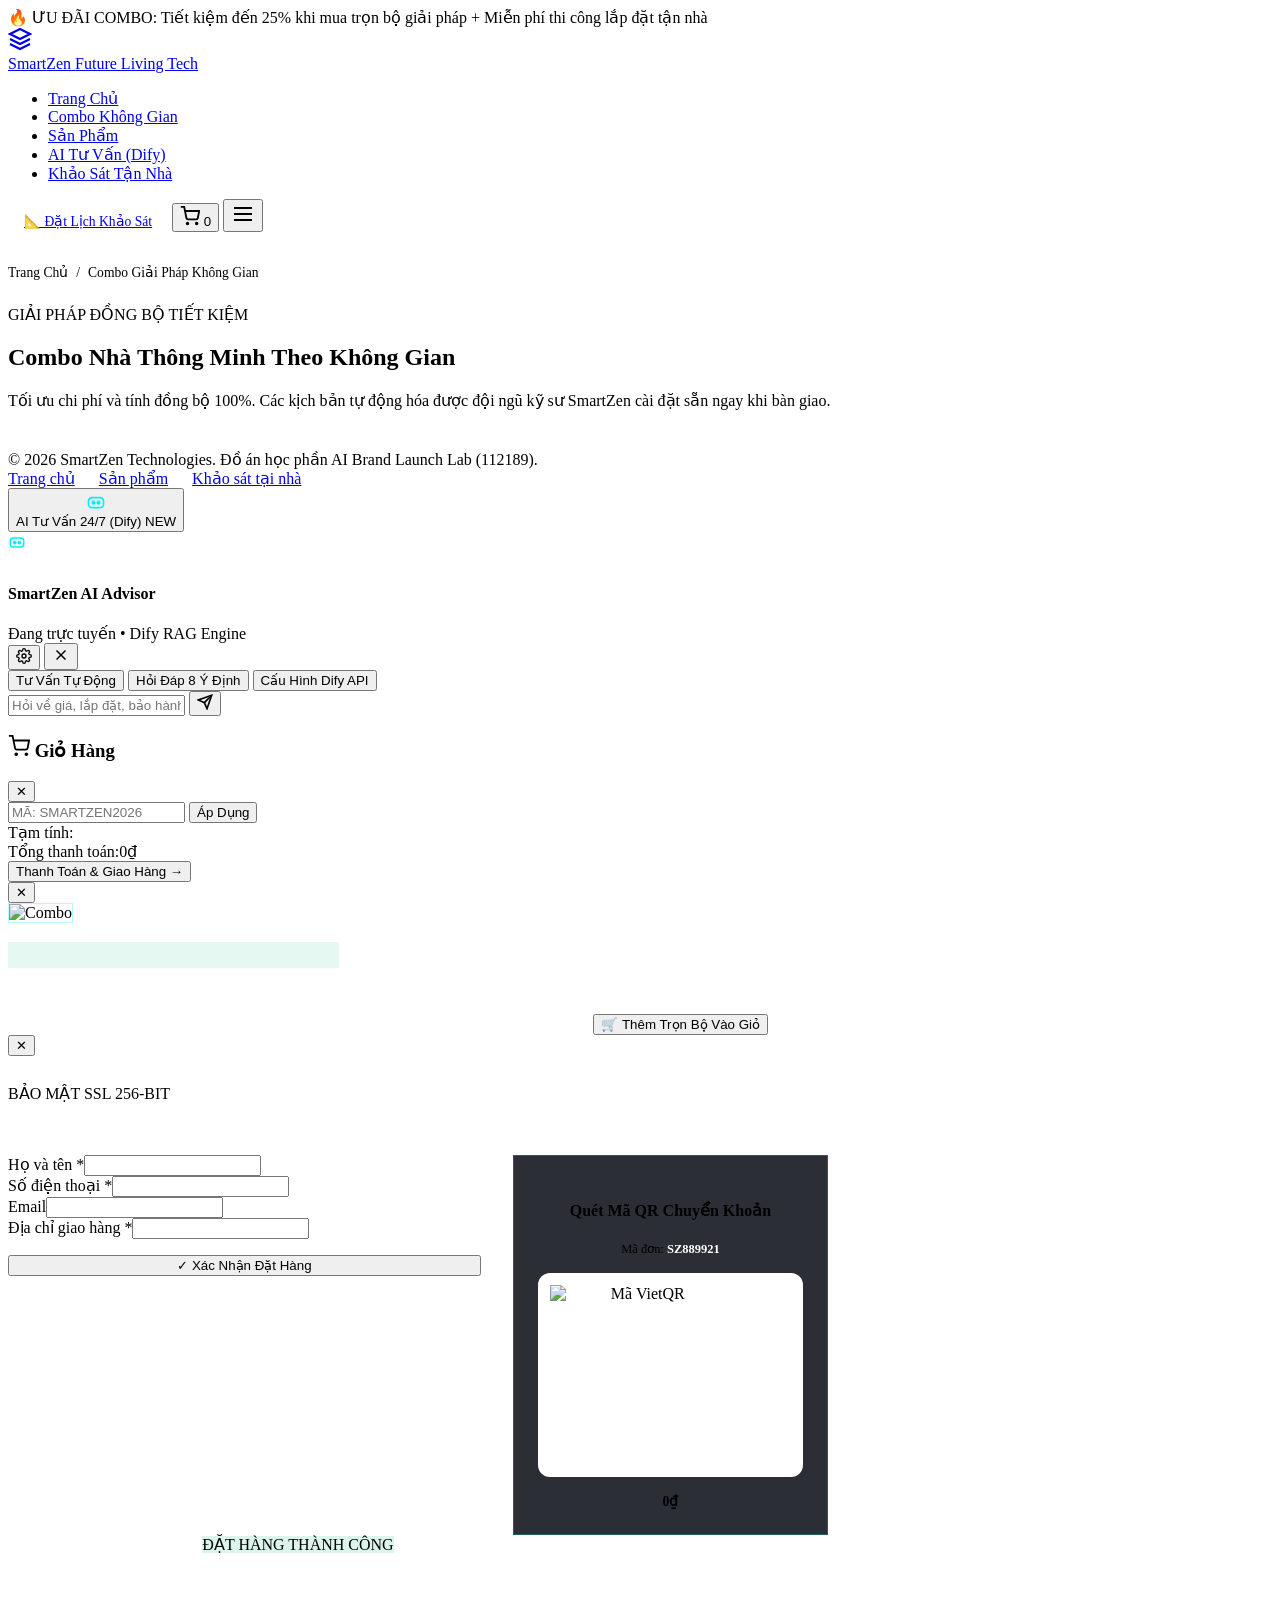
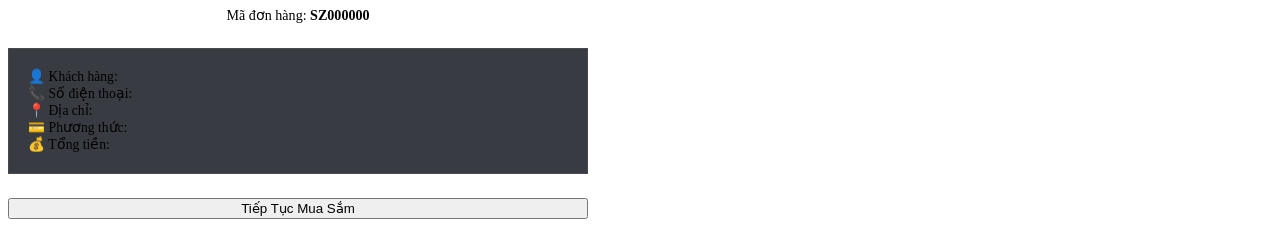
==== combo.html @ ba3a43c0 "Add files via upload" ====
<!DOCTYPE html>
<html lang="vi">
<head>
  <meta charset="UTF-8">
  <meta name="viewport" content="width=device-width, initial-scale=1.0">
  <title>Combo Giải Pháp Nhà Thông Minh Theo Không Gian - SmartZen</title>
  <meta name="description" content="Trọn bộ Combo giải pháp nhà thông minh SmartZen: Combo An Ninh 24/7, Combo Phòng Khách Chill Ambient, Combo Căn Hộ All-in-One và Biệt Thự Luxury.">
  <link rel="icon" type="image/svg+xml" href="data:image/svg+xml,<svg xmlns='http://www.w3.org/2000/svg' viewBox='0 0 24 24' fill='%2300F0FF'><path d='M12 2L2 7l10 5 10-5-10-5zM2 17l10 5 10-5M2 12l10 5 10-5'/></svg>">
  <link rel="stylesheet" href="css/style.css">
  <link rel="stylesheet" href="css/responsive.css">
</head>
<body>

  <!-- Top Notice -->
  <div class="top-notice-bar">
    <div>🔥 <span class="highlight">ƯU ĐÃI COMBO:</span> Tiết kiệm đến 25% khi mua trọn bộ giải pháp + Miễn phí thi công lắp đặt tận nhà</div>
  </div>

  <!-- Header -->
  <header class="site-header">
    <div class="container navbar">
      <a href="index.html" class="brand-logo">
        <div class="brand-logo-icon">
          <svg width="24" height="24" viewBox="0 0 24 24" fill="none" stroke="currentColor" stroke-width="2.2"><path d="M12 2L2 7l10 5 10-5-10-5z"></path><path d="M2 17l10 5 10-5"></path><path d="M2 12l10 5 10-5"></path></svg>
        </div>
        <div class="brand-logo-text">
          <span class="brand-title">Smart<span>Zen</span></span>
          <span class="brand-subtitle">Future Living Tech</span>
        </div>
      </a>

      <ul class="nav-menu" id="navMenu">
        <li><a href="index.html" class="nav-link">Trang Chủ</a></li>
        <li><a href="combo.html" class="nav-link active">Combo Không Gian</a></li>
        <li><a href="products.html" class="nav-link">Sản Phẩm</a></li>
        <li><a href="index.html#aiAdvisorSection" class="nav-link">AI Tư Vấn (Dify)</a></li>
        <li><a href="survey.html" class="nav-link">Khảo Sát Tận Nhà</a></li>
      </ul>

      <div class="nav-actions">
        <a href="survey.html" class="btn btn-secondary" style="font-size: 0.85rem; padding: 0.55rem 1rem;">📐 Đặt Lịch Khảo Sát</a>
        <button class="btn btn-primary btn-icon cart-btn-trigger" title="Xem giỏ hàng">
          <svg width="20" height="20" viewBox="0 0 24 24" fill="none" stroke="currentColor" stroke-width="2.2"><circle cx="9" cy="21" r="1"></circle><circle cx="20" cy="21" r="1"></circle><path d="M1 1h4l2.68 13.39a2 2 0 0 0 2 1.61h9.72a2 2 0 0 0 2-1.61L23 6H6"></path></svg>
          <span class="cart-badge">0</span>
        </button>
        <button class="mobile-menu-toggle" id="mobileMenuToggle">
          <svg width="24" height="24" viewBox="0 0 24 24" fill="none" stroke="currentColor" stroke-width="2"><line x1="3" y1="12" x2="21" y2="12"></line><line x1="3" y1="6" x2="21" y2="6"></line><line x1="3" y1="18" x2="21" y2="18"></line></svg>
        </button>
      </div>
    </div>
  </header>

  <!-- Breadcrumb -->
  <div class="container" style="padding-top: 2rem;">
    <div style="font-size: 0.85rem; color: var(--text-muted); display: flex; align-items: center; gap: 0.5rem;">
      <a href="index.html" style="color: var(--text-secondary); text-decoration: none;">Trang Chủ</a>
      <span>/</span>
      <span style="color: var(--cyan-neon);">Combo Giải Pháp Không Gian</span>
    </div>
  </div>

  <!-- Combos Section -->
  <section class="combos-section" style="padding-top: 1.5rem;">
    <div class="container">
      <div class="section-header text-left" style="margin-bottom: 2.5rem;">
        <span class="badge-tag pulse">GIẢI PHÁP ĐỒNG BỘ TIẾT KIỆM</span>
        <h1 class="section-title">Combo Nhà Thông Minh Theo Không Gian</h1>
        <p class="section-subtitle">
          Tối ưu chi phí và tính đồng bộ 100%. Các kịch bản tự động hóa được đội ngũ kỹ sư SmartZen cài đặt sẵn ngay khi bàn giao.
        </p>
      </div>

      <div class="combos-grid" id="combosGrid"></div>
    </div>
  </section>

  <!-- Footer -->
  <footer class="site-footer">
    <div class="container footer-bottom-bar" style="border: none; padding-top: 0;">
      <div>© 2026 SmartZen Technologies. Đồ án học phần AI Brand Launch Lab (112189).</div>
      <div style="display: flex; gap: 1.5rem;">
        <a href="index.html" class="footer-link">Trang chủ</a>
        <a href="products.html" class="footer-link">Sản phẩm</a>
        <a href="survey.html" class="footer-link">Khảo sát tại nhà</a>
      </div>
    </div>
  </footer>

  <!-- Floating Chatbot Widget -->
  <div class="chatbot-widget-container">
    <button class="chatbot-launcher-btn" id="chatbotLauncherBtn">
      <div class="bot-avatar-pulse"><svg width="20" height="20" viewBox="0 0 24 24" fill="none" stroke="#00F0FF" stroke-width="2"><rect x="3" y="8" width="18" height="12" rx="4"></rect><circle cx="9" cy="14" r="1.5" fill="#00F0FF"></circle><circle cx="15" cy="14" r="1.5" fill="#00F0FF"></circle></svg></div>
      <span class="label-text">AI Tư Vấn 24/7 (Dify)</span>
      <span class="launcher-badge" id="chatUnreadBadge">NEW</span>
    </button>
    <div class="chatbot-window" id="chatbotWindow">
      <div class="chat-header">
        <div class="chat-header-info">
          <div class="bot-avatar-pulse" style="width: 32px; height: 32px;"><svg width="18" height="18" viewBox="0 0 24 24" fill="none" stroke="#00F0FF" stroke-width="2"><rect x="3" y="8" width="18" height="12" rx="4"></rect><circle cx="9" cy="14" r="1.5" fill="#00F0FF"></circle><circle cx="15" cy="14" r="1.5" fill="#00F0FF"></circle></svg></div>
          <div class="chat-title-box">
            <h4>SmartZen AI Advisor</h4>
            <div class="chat-status-text">Đang trực tuyến • Dify RAG Engine</div>
          </div>
        </div>
        <div class="chat-header-actions">
          <button class="chat-btn-tool" onclick="DifyChatbot.setMode('dify-settings')"><svg width="16" height="16" viewBox="0 0 24 24" fill="none" stroke="currentColor" stroke-width="2"><circle cx="12" cy="12" r="3"></circle><path d="M19.4 15a1.65 1.65 0 0 0 .33 1.82l.06.06a2 2 0 0 1 0 2.83 2 2 0 0 1-2.83 0l-.06-.06a1.65 1.65 0 0 0-1.82-.33 1.65 1.65 0 0 0-1 1.51V21a2 2 0 0 1-2 2 2 2 0 0 1-2-2v-.09A1.65 1.65 0 0 0 9 19.4a1.65 1.65 0 0 0-1.82.33l-.06.06a2 2 0 0 1-2.83 0 2 2 0 0 1 0-2.83l.06-.06a1.65 1.65 0 0 0 .33-1.82 1.65 1.65 0 0 0-1.51-1H3a2 2 0 0 1-2-2 2 2 0 0 1 2-2h.09A1.65 1.65 0 0 0 4.6 9a1.65 1.65 0 0 0-.33-1.82l-.06-.06a2 2 0 0 1 0-2.83 2 2 0 0 1 2.83 0l.06.06a1.65 1.65 0 0 0 1.82.33H9a1.65 1.65 0 0 0 1-1.51V3a2 2 0 0 1 2-2 2 2 0 0 1 2 2v.09a1.65 1.65 0 0 0 1 1.51 1.65 1.65 0 0 0 1.82-.33l.06-.06a2 2 0 0 1 2.83 0 2 2 0 0 1 0 2.83l-.06.06a1.65 1.65 0 0 0-.33 1.82V9a1.65 1.65 0 0 0 1.51 1H21a2 2 0 0 1 2 2 2 2 0 0 1-2 2h-.09a1.65 1.65 0 0 0-1.51 1z"></path></svg></button>
          <button class="chat-btn-tool" id="chatCloseBtn"><svg width="18" height="18" viewBox="0 0 24 24" fill="none" stroke="currentColor" stroke-width="2"><line x1="18" y1="6" x2="6" y2="18"></line><line x1="6" y1="6" x2="18" y2="18"></line></svg></button>
        </div>
      </div>
      <div class="chat-mode-tabs">
        <button class="chat-mode-tab active" data-mode="advisor">Tư Vấn Tự Động</button>
        <button class="chat-mode-tab" data-mode="freechat">Hỏi Đáp 8 Ý Định</button>
        <button class="chat-mode-tab" data-mode="dify-settings">Cấu Hình Dify API</button>
      </div>
      <div class="chat-body-messages" id="chatMessagesContainer"></div>
      <div class="chat-footer-bar">
        <input type="text" class="chat-text-input" id="chatTextInput" placeholder="Hỏi về giá, lắp đặt, bảo hành...">
        <button class="chat-send-btn" id="chatSendBtn"><svg width="16" height="16" viewBox="0 0 24 24" fill="none" stroke="currentColor" stroke-width="2.5"><line x1="22" y1="2" x2="11" y2="13"></line><polygon points="22 2 15 22 11 13 2 9 22 2"></polygon></svg></button>
      </div>
    </div>
  </div>

  <!-- Cart Drawer -->
  <div class="cart-drawer-overlay" id="cartOverlay"></div>
  <aside class="cart-drawer" id="cartDrawer">
    <div class="cart-drawer-header">
      <h3 class="cart-drawer-title"><svg width="22" height="22" viewBox="0 0 24 24" fill="none" stroke="currentColor" stroke-width="2"><circle cx="9" cy="21" r="1"></circle><circle cx="20" cy="21" r="1"></circle><path d="M1 1h4l2.68 13.39a2 2 0 0 0 2 1.61h9.72a2 2 0 0 0 2-1.61L23 6H6"></path></svg> Giỏ Hàng</h3>
      <button class="chat-btn-tool" id="cartDrawerClose">✕</button>
    </div>
    <div id="cartEmptyState" style="display: none; flex-direction: column; align-items: center; justify-content: center; height: 100%; padding: 2rem; text-align: center;">
      <div style="font-size: 3.5rem; margin-bottom: 1rem; color: var(--text-muted);">🛒</div>
      <h4 style="color: #FFF; margin-bottom: 0.5rem;">Giỏ hàng của bạn đang trống</h4>
    </div>
    <div class="cart-items-scroll" id="cartItemsList"></div>
    <div class="cart-drawer-footer" id="cartDrawerFooter">
      <div class="voucher-row">
        <input type="text" class="voucher-input" id="voucherInput" placeholder="MÃ: SMARTZEN2026">
        <button class="btn btn-secondary" id="applyVoucherBtn">Áp Dụng</button>
      </div>
      <div class="cart-calc-row"><span>Tạm tính:</span><span id="cartSubtotal" style="color: #FFF; font-weight: 600;">0₫</span></div>
      <div class="cart-calc-row" id="cartDiscountRow" style="display: none; color: var(--status-success);"><span>Giảm giá:</span><span id="cartDiscount">-0₫</span></div>
      <div class="cart-calc-row total"><span>Tổng thanh toán:</span><span class="total-amount" id="cartTotal">0₫</span></div>
      <button class="btn btn-primary" id="cartCheckoutBtn">Thanh Toán & Giao Hàng →</button>
    </div>
  </aside>

  <!-- Modals -->
  <div class="modal-overlay" id="comboDetailModal">
    <div class="modal-content-box" style="max-width: 760px;">
      <button class="modal-close-btn" onclick="closeComboModal()">✕</button>
      <div style="display: grid; grid-template-columns: 1fr 1.2fr; gap: 2rem;">
        <div>
          <img id="comboModalImg" src="" alt="Combo" style="width: 100%; height: 260px; object-fit: cover; border-radius: var(--radius-md); border: 1px solid rgba(0,240,255,0.3);">
          <div style="margin-top: 1.2rem; background: rgba(16, 185, 129, 0.1); border: 1px solid var(--status-success); border-radius: var(--radius-sm); padding: 0.8rem; text-align: center;">
            <span id="comboModalSavings" style="color: var(--status-success); font-weight: 700; font-size: 0.9rem;"></span>
          </div>
        </div>
        <div>
          <span class="badge-tag pulse" id="comboModalBadge" style="margin-bottom: 0.5rem;"></span>
          <h3 id="comboModalTitle" style="font-size: 1.4rem; color: #FFF; margin-bottom: 0.3rem;"></h3>
          <div id="comboModalSubtitle" style="font-size: 0.85rem; color: var(--cyan-neon); margin-bottom: 0.8rem;"></div>
          <p id="comboModalDesc" style="font-size: 0.88rem; color: var(--text-secondary); line-height: 1.5; margin-bottom: 1.2rem;"></p>
          <div style="margin-bottom: 1rem;">
            <div style="font-size: 0.8rem; font-weight: 700; color: #FFF; text-transform: uppercase; margin-bottom: 0.4rem;">Trọn bộ thiết bị đi kèm:</div>
            <ul id="comboModalItems" style="list-style: none;"></ul>
          </div>
          <div style="margin-bottom: 1.5rem;">
            <div style="font-size: 0.8rem; font-weight: 700; color: #FFF; text-transform: uppercase; margin-bottom: 0.4rem;">Đặc quyền đi kèm:</div>
            <ul id="comboModalPerks" style="list-style: none;"></ul>
          </div>
          <div style="display: flex; align-items: center; justify-content: space-between; padding-top: 1rem; border-top: 1px solid rgba(255,255,255,0.08);">
            <div>
              <div id="comboModalPrice" style="font-size: 1.5rem; font-weight: 800; color: var(--cyan-neon); font-family: var(--font-tech);"></div>
              <div id="comboModalOriginalPrice" style="font-size: 0.85rem; color: var(--text-muted); text-decoration: line-through;"></div>
            </div>
            <button class="btn btn-primary" id="comboModalBuyBtn">🛒 Thêm Trọn Bộ Vào Giỏ</button>
          </div>
        </div>
      </div>
    </div>
  </div>

  <div class="modal-overlay" id="checkoutModal">
    <div class="modal-content-box" style="max-width: 820px;">
      <button class="modal-close-btn" onclick="closeCheckoutModal()">✕</button>
      <div style="display: flex; align-items: center; gap: 0.8rem; margin-bottom: 1.5rem;">
        <span class="badge-tag pulse">BẢO MẬT SSL 256-BIT</span>
        <h3 style="font-size: 1.45rem; color: #FFF;">Xác Nhận Đơn Hàng & Thanh Toán</h3>
      </div>
      <div style="display: grid; grid-template-columns: 1.2fr 0.8fr; gap: 2rem;">
        <form onsubmit="processPaymentSubmit(event)">
          <div class="form-group"><label class="form-label">Họ và tên *</label><input type="text" name="checkout_name" class="form-input" required></div>
          <div class="form-group-row">
            <div class="form-group"><label class="form-label">Số điện thoại *</label><input type="tel" name="checkout_phone" class="form-input" required></div>
            <div class="form-group"><label class="form-label">Email</label><input type="email" name="checkout_email" class="form-input"></div>
          </div>
          <div class="form-group"><label class="form-label">Địa chỉ giao hàng *</label><input type="text" name="checkout_address" class="form-input" required></div>
          <button type="submit" class="btn btn-primary" style="width: 100%; margin-top: 1rem;">✓ Xác Nhận Đặt Hàng</button>
        </form>
        <div style="background: rgba(7, 10, 18, 0.85); border: 1px solid rgba(0, 240, 255, 0.25); border-radius: var(--radius-md); padding: 1.5rem; text-align: center;">
          <h4 style="font-size: 1rem; color: var(--cyan-neon);">Quét Mã QR Chuyển Khoản</h4>
          <p style="font-size: 0.78rem; color: var(--text-muted); margin-bottom: 1rem;">Mã đơn: <strong id="checkoutOrderCode" style="color: #FFF;">SZ889921</strong></p>
          <div style="background: #FFF; padding: 12px; border-radius: 12px; margin-bottom: 1rem;">
            <img id="vietqrImage" src="" alt="Mã VietQR" style="width: 180px; height: 180px; display: block;">
          </div>
          <div style="font-size: 0.85rem; color: var(--cyan-neon); font-weight: 800;" id="checkoutModalTotal">0₫</div>
        </div>
      </div>
    </div>
  </div>

  <div class="modal-overlay" id="orderSuccessModal">
    <div class="modal-content-box" style="max-width: 580px; text-align: center;">
      <span class="badge-tag" style="background: rgba(16, 185, 129, 0.15); color: var(--status-success); border-color: var(--status-success); margin-bottom: 0.5rem;">ĐẶT HÀNG THÀNH CÔNG</span>
      <h3 style="font-size: 1.6rem; color: #FFF; margin: 0.5rem 0;">Cảm Ơn Quý Khách Đã Lựa Chọn SmartZen!</h3>
      <p style="font-size: 0.88rem; color: var(--text-secondary); margin-bottom: 1.5rem;">Mã đơn hàng: <strong id="successOrderCode" style="color: var(--cyan-neon); font-family: var(--font-tech);">SZ000000</strong></p>
      <div style="background: rgba(7, 10, 18, 0.8); border: 1px solid rgba(255,255,255,0.08); border-radius: var(--radius-md); padding: 1.2rem; text-align: left; font-size: 0.85rem; color: var(--text-secondary); margin-bottom: 1.5rem;">
        <div>👤 Khách hàng: <span id="successCustomerName" style="color: #FFF;"></span></div>
        <div>📞 Số điện thoại: <span id="successPhone" style="color: #FFF;"></span></div>
        <div>📍 Địa chỉ: <span id="successAddress" style="color: #FFF;"></span></div>
        <div>💳 Phương thức: <span id="successMethod" style="color: var(--cyan-neon);"></span></div>
        <div>💰 Tổng tiền: <span id="successAmount" style="color: var(--cyan-neon); font-weight: 800;"></span></div>
      </div>
      <button class="btn btn-primary" onclick="closeSuccessModal()" style="width: 100%;">Tiếp Tục Mua Sắm</button>
    </div>
  </div>

  <!-- Scripts -->
  <script src="js/products-data.js"></script>
  <script src="js/cart.js"></script>
  <script src="js/catalog.js"></script>
  <script src="js/dify-chatbot.js"></script>
  <script src="js/survey.js"></script>
  <script src="js/main.js"></script>
</body>
</html>
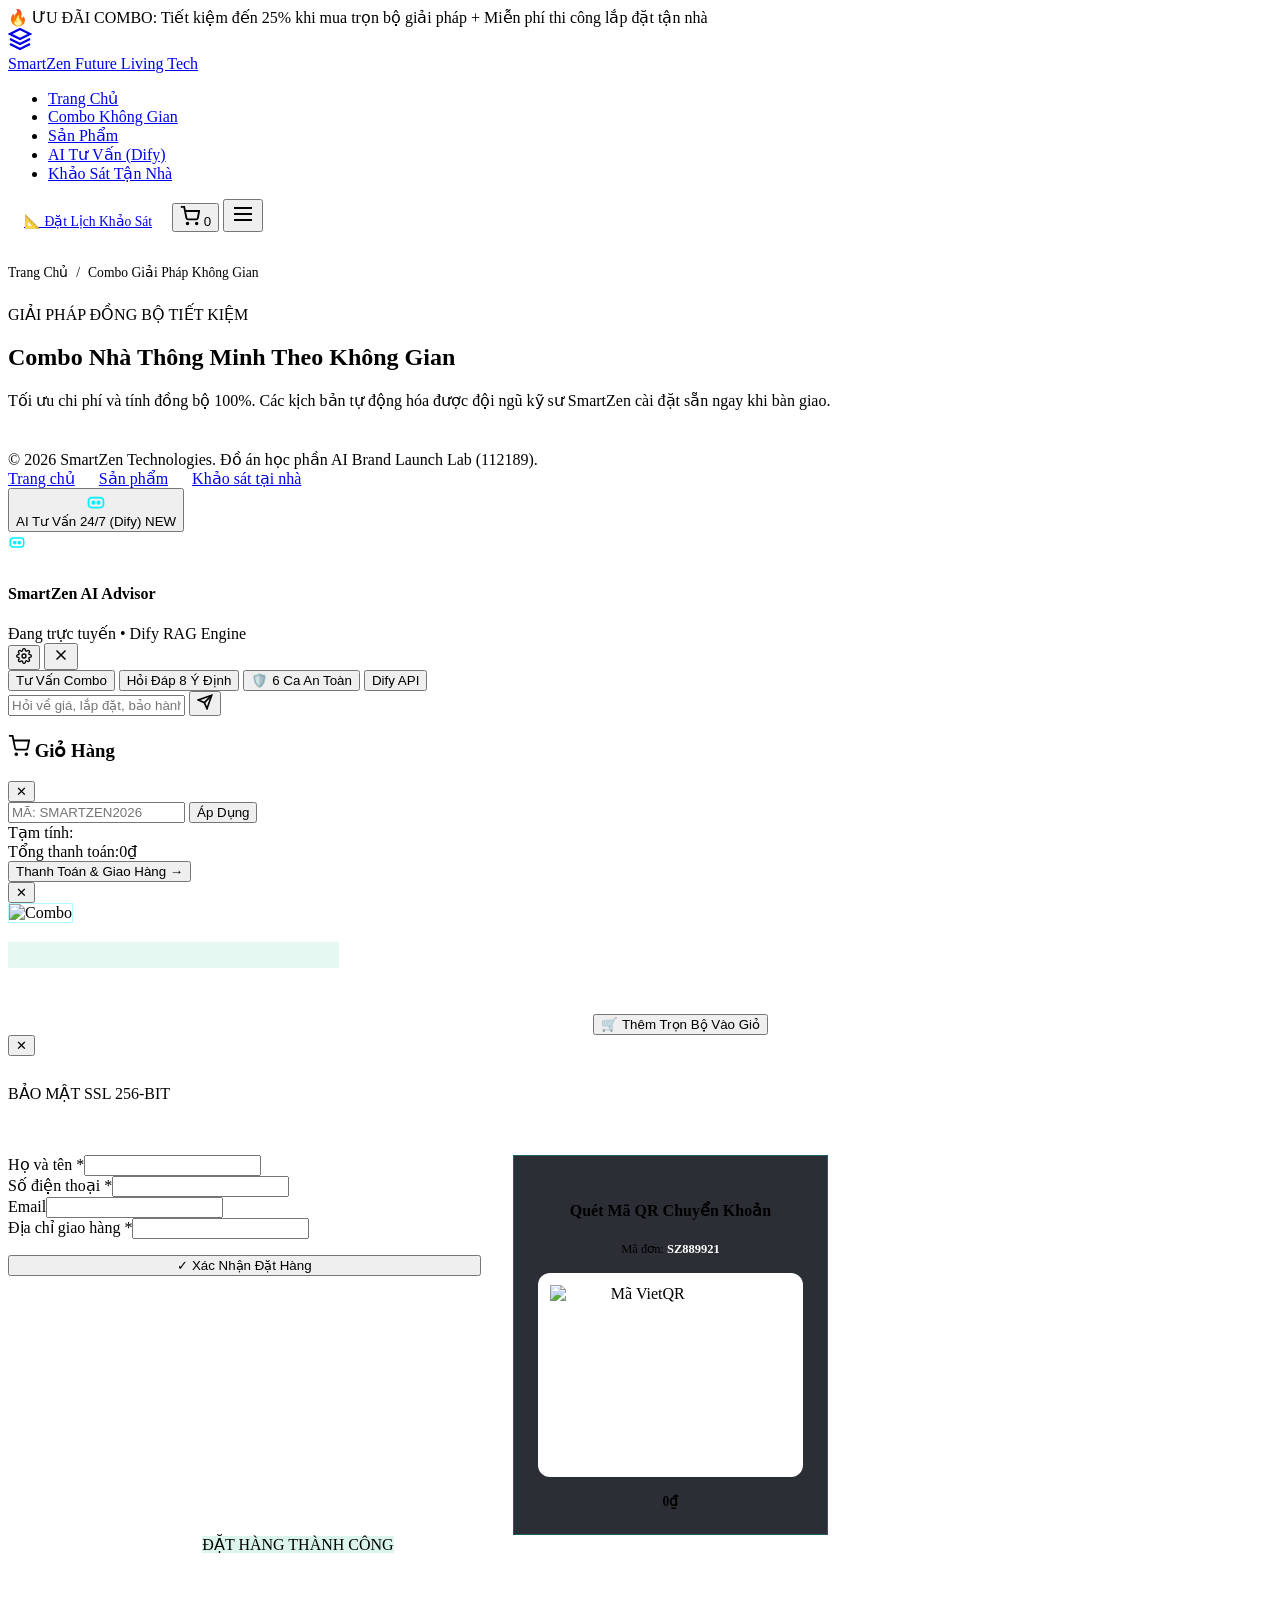
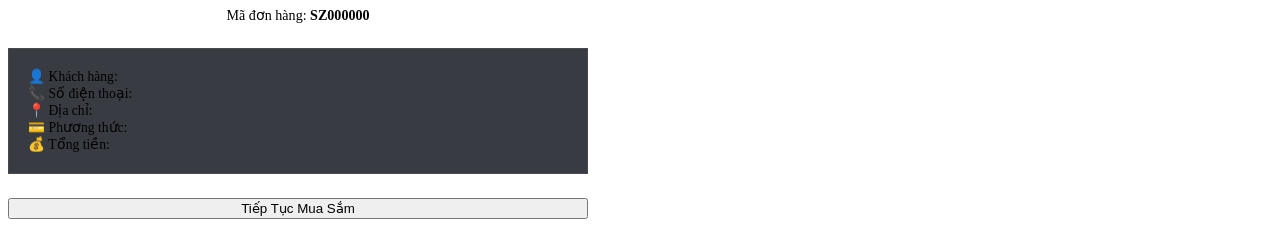
==== commit 2e4b8042: "Add files via upload" ====
--- a/combo.html
+++ b/combo.html
@@ -108,9 +108,10 @@
         </div>
       </div>
       <div class="chat-mode-tabs">
-        <button class="chat-mode-tab active" data-mode="advisor">Tư Vấn Tự Động</button>
+        <button class="chat-mode-tab active" data-mode="advisor">Tư Vấn Combo</button>
         <button class="chat-mode-tab" data-mode="freechat">Hỏi Đáp 8 Ý Định</button>
-        <button class="chat-mode-tab" data-mode="dify-settings">Cấu Hình Dify API</button>
+        <button class="chat-mode-tab" data-mode="guardrails">🛡️ 6 Ca An Toàn</button>
+        <button class="chat-mode-tab" data-mode="dify-settings">Dify API</button>
       </div>
       <div class="chat-body-messages" id="chatMessagesContainer"></div>
       <div class="chat-footer-bar">
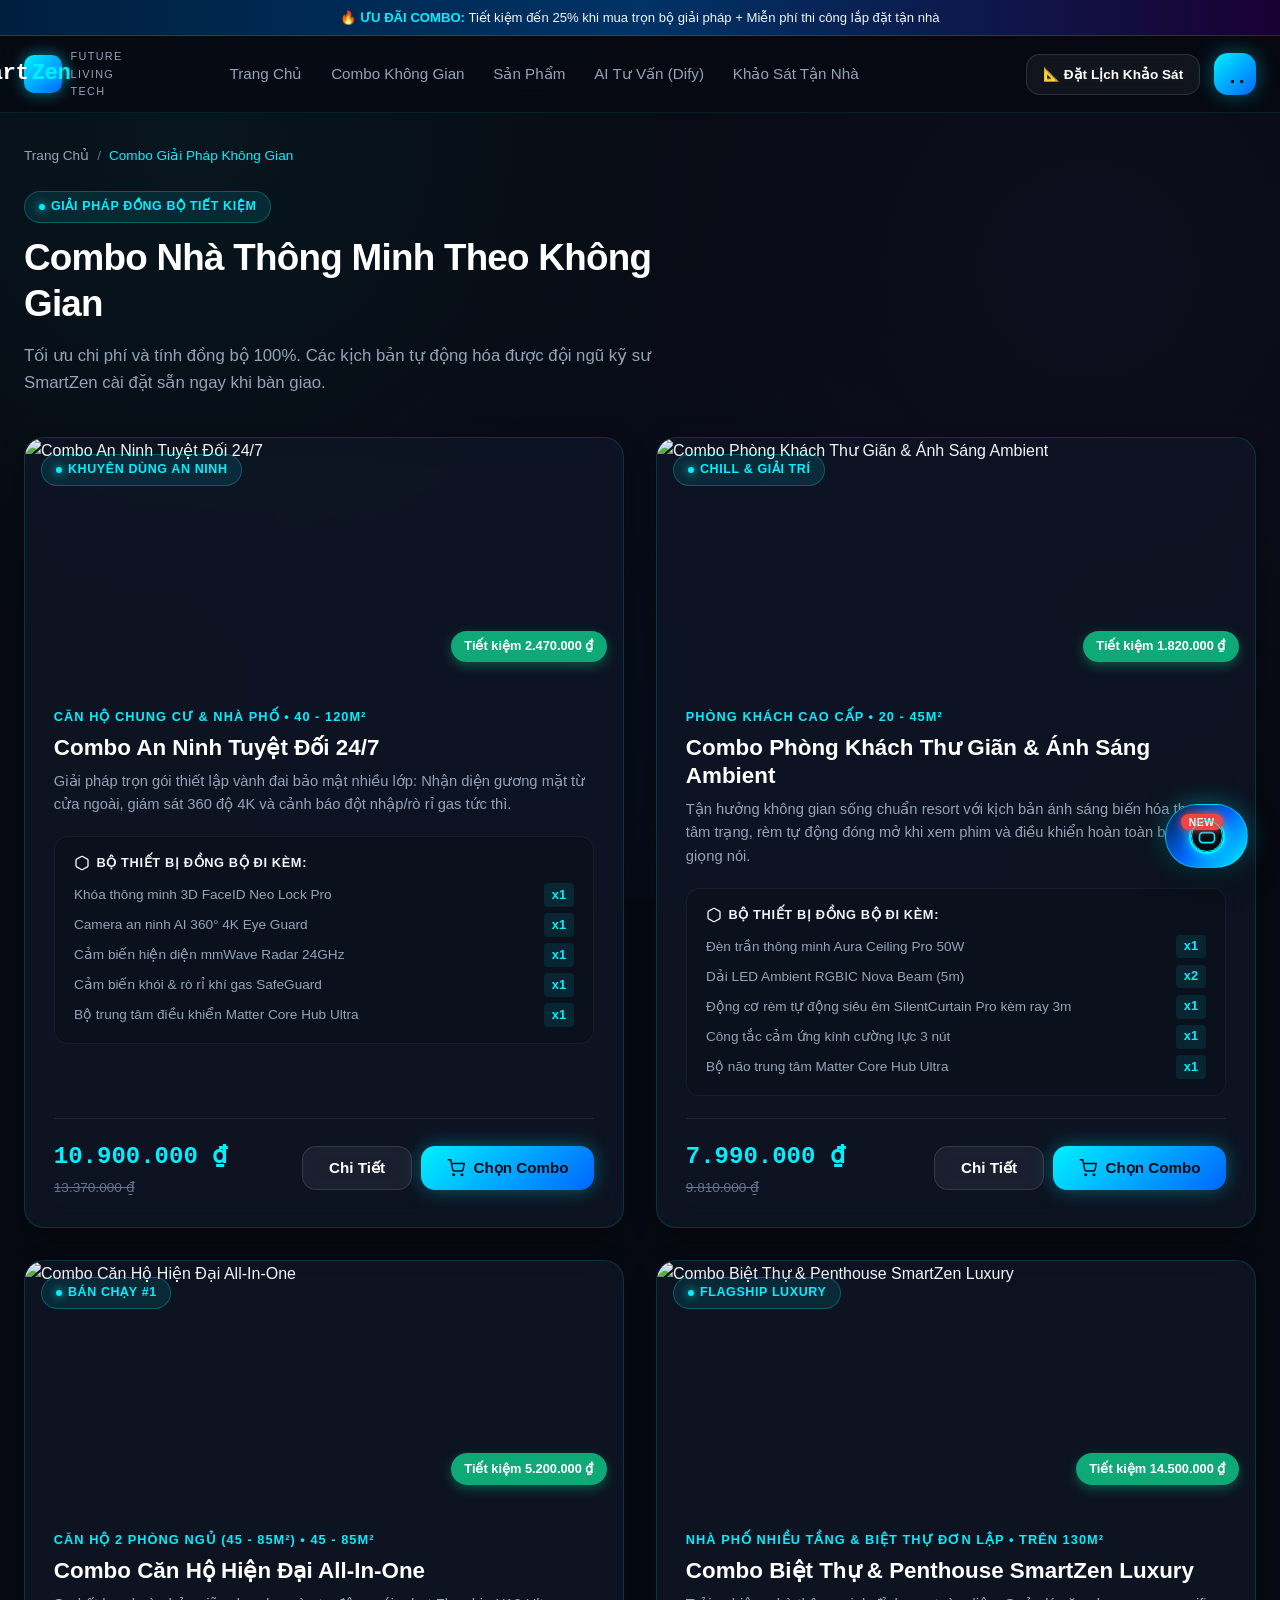
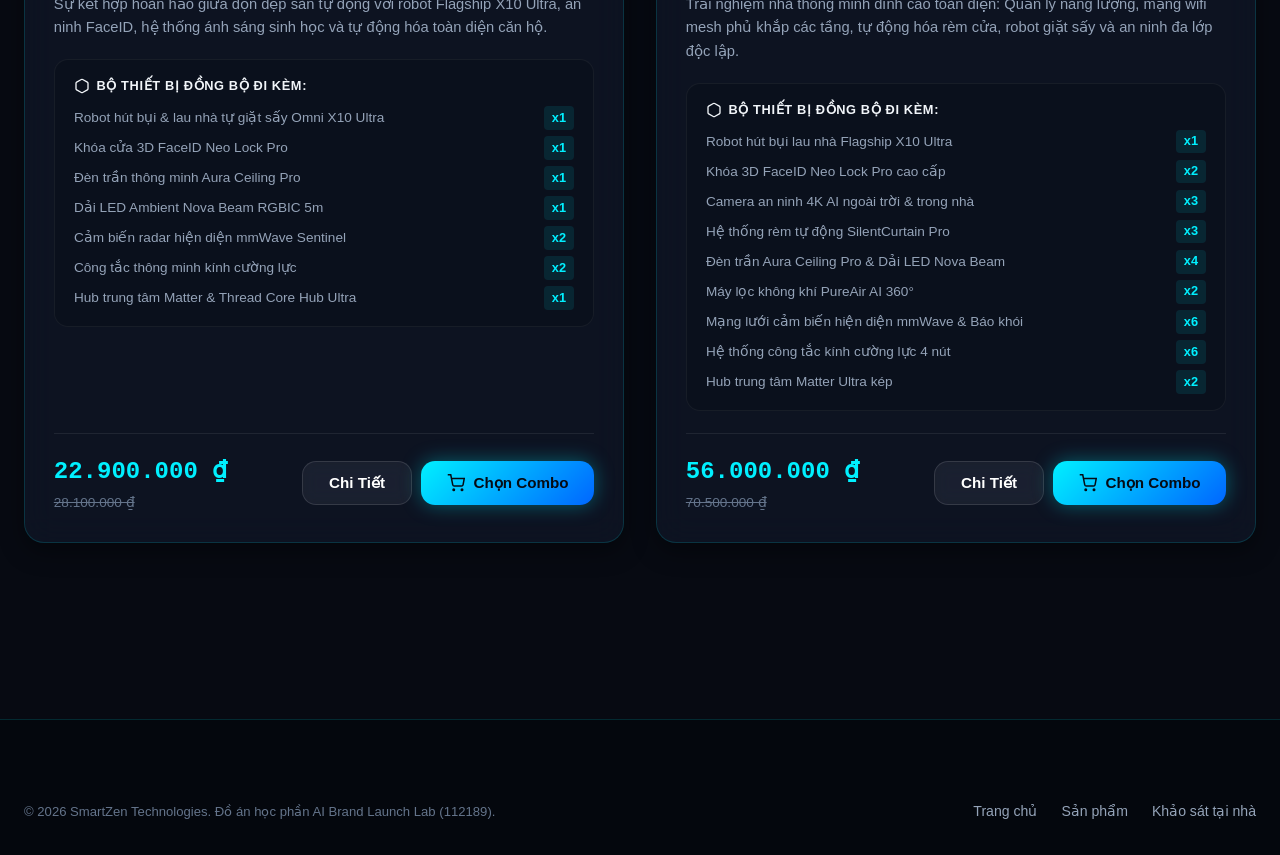
==== commit d05b9524: "Fix: change CSS links to root (style.css/responsive.css) in combo.html" ====
--- a/combo.html
+++ b/combo.html
@@ -4,10 +4,10 @@
   <meta charset="UTF-8">
   <meta name="viewport" content="width=device-width, initial-scale=1.0">
   <title>Combo Giải Pháp Nhà Thông Minh Theo Không Gian - SmartZen</title>
-  <meta name="description" content="Trọn bộ Combo giải pháp nhà thông minh SmartZen: Combo An Ninh 24/7, Combo Phòng Khách Chill Ambient, Combo Căn Hộ All-in-One và Biệt Thự Luxury.">
-  <link rel="icon" type="image/svg+xml" href="data:image/svg+xml,<svg xmlns='http://www.w3.org/2000/svg' viewBox='0 0 24 24' fill='%2300F0FF'><path d='M12 2L2 7l10 5 10-5-10-5zM2 17l10 5 10-5M2 12l10 5 10-5'/></svg>">
-  <link rel="stylesheet" href="css/style.css">
-  <link rel="stylesheet" href="css/responsive.css">
+  <meta name="description" content="Trọn bộ Combo giải pháp nhà thông minh SmartZen: Combo An Ninh 24/7, Combo Phòng Khách Chill Ambient, Combo Căn Hộ All-in-One và Biệt Thự Luxu[...]">
+  <link rel="icon" type="image/svg+xml" href="data:image/svg+xml,<svg xmlns='http://www.w3.org/2000/svg' viewBox='0 0 24 24' fill='%2300F0FF'><path d='M12 2L2 7l10 5 10-5-10-5zM2 17l10 5 10-5M2 12l[...]">
+  <link rel="stylesheet" href="style.css">
+  <link rel="stylesheet" href="responsive.css">
 </head>
 <body>
 
@@ -21,7 +21,7 @@
     <div class="container navbar">
       <a href="index.html" class="brand-logo">
         <div class="brand-logo-icon">
-          <svg width="24" height="24" viewBox="0 0 24 24" fill="none" stroke="currentColor" stroke-width="2.2"><path d="M12 2L2 7l10 5 10-5-10-5z"></path><path d="M2 17l10 5 10-5"></path><path d="M2 12l10 5 10-5"></path></svg>
+          <svg width="24" height="24" viewBox="0 0 24 24" fill="none" stroke="currentColor" stroke-width="2.2"><path d="M12 2L2 7l10 5 10-5-10-5z"></path><path d="M2 17l10 5 10-5"></path><path d="M2 12l[...]
         </div>
         <div class="brand-logo-text">
           <span class="brand-title">Smart<span>Zen</span></span>
@@ -40,11 +40,11 @@
       <div class="nav-actions">
         <a href="survey.html" class="btn btn-secondary" style="font-size: 0.85rem; padding: 0.55rem 1rem;">📐 Đặt Lịch Khảo Sát</a>
         <button class="btn btn-primary btn-icon cart-btn-trigger" title="Xem giỏ hàng">
-          <svg width="20" height="20" viewBox="0 0 24 24" fill="none" stroke="currentColor" stroke-width="2.2"><circle cx="9" cy="21" r="1"></circle><circle cx="20" cy="21" r="1"></circle><path d="M1 1h4l2.68 13.39a2 2 0 0 0 2 1.61h9.72a2 2 0 0 0 2-1.61L23 6H6"></path></svg>
+          <svg width="20" height="20" viewBox="0 0 24 24" fill="none" stroke="currentColor" stroke-width="2.2"><circle cx="9" cy="21" r="1"></circle><circle cx="20" cy="21" r="1"></circle><path d=[...]
           <span class="cart-badge">0</span>
         </button>
         <button class="mobile-menu-toggle" id="mobileMenuToggle">
-          <svg width="24" height="24" viewBox="0 0 24 24" fill="none" stroke="currentColor" stroke-width="2"><line x1="3" y1="12" x2="21" y2="12"></line><line x1="3" y1="6" x2="21" y2="6"></line><line x1="3" y1="18" x2="21" y2="18"></line></svg>
+          <svg width="24" height="24" viewBox="0 0 24 24" fill="none" stroke="currentColor" stroke-width="2"><line x1="3" y1="12" x2="21" y2="12"></line><line x1="3" y1="6" x2="21" y2="6"></line><[...]
         </button>
       </div>
     </div>
@@ -89,149 +89,20 @@
   <!-- Floating Chatbot Widget -->
   <div class="chatbot-widget-container">
     <button class="chatbot-launcher-btn" id="chatbotLauncherBtn">
-      <div class="bot-avatar-pulse"><svg width="20" height="20" viewBox="0 0 24 24" fill="none" stroke="#00F0FF" stroke-width="2"><rect x="3" y="8" width="18" height="12" rx="4"></rect><circle cx="9" cy="14" r="1.5" fill="#00F0FF"></circle><circle cx="15" cy="14" r="1.5" fill="#00F0FF"></circle></svg></div>
+      <div class="bot-avatar-pulse"><svg width="20" height="20" viewBox="0 0 24 24" fill="none" stroke="#00F0FF" stroke-width="2"><rect x="3" y="8" width="18" height="12" rx="4"></rect><circle cx=[...]
       <span class="label-text">AI Tư Vấn 24/7 (Dify)</span>
       <span class="launcher-badge" id="chatUnreadBadge">NEW</span>
     </button>
     <div class="chatbot-window" id="chatbotWindow">
-      <div class="chat-header">
-        <div class="chat-header-info">
-          <div class="bot-avatar-pulse" style="width: 32px; height: 32px;"><svg width="18" height="18" viewBox="0 0 24 24" fill="none" stroke="#00F0FF" stroke-width="2"><rect x="3" y="8" width="18" height="12" rx="4"></rect><circle cx="9" cy="14" r="1.5" fill="#00F0FF"></circle><circle cx="15" cy="14" r="1.5" fill="#00F0FF"></circle></svg></div>
-          <div class="chat-title-box">
-            <h4>SmartZen AI Advisor</h4>
-            <div class="chat-status-text">Đang trực tuyến • Dify RAG Engine</div>
-          </div>
-        </div>
-        <div class="chat-header-actions">
-          <button class="chat-btn-tool" onclick="DifyChatbot.setMode('dify-settings')"><svg width="16" height="16" viewBox="0 0 24 24" fill="none" stroke="currentColor" stroke-width="2"><circle cx="12" cy="12" r="3"></circle><path d="M19.4 15a1.65 1.65 0 0 0 .33 1.82l.06.06a2 2 0 0 1 0 2.83 2 2 0 0 1-2.83 0l-.06-.06a1.65 1.65 0 0 0-1.82-.33 1.65 1.65 0 0 0-1 1.51V21a2 2 0 0 1-2 2 2 2 0 0 1-2-2v-.09A1.65 1.65 0 0 0 9 19.4a1.65 1.65 0 0 0-1.82.33l-.06.06a2 2 0 0 1-2.83 0 2 2 0 0 1 0-2.83l.06-.06a1.65 1.65 0 0 0 .33-1.82 1.65 1.65 0 0 0-1.51-1H3a2 2 0 0 1-2-2 2 2 0 0 1 2-2h.09A1.65 1.65 0 0 0 4.6 9a1.65 1.65 0 0 0-.33-1.82l-.06-.06a2 2 0 0 1 0-2.83 2 2 0 0 1 2.83 0l.06.06a1.65 1.65 0 0 0 1.82.33H9a1.65 1.65 0 0 0 1-1.51V3a2 2 0 0 1 2-2 2 2 0 0 1 2 2v.09a1.65 1.65 0 0 0 1 1.51 1.65 1.65 0 0 0 1.82-.33l.06-.06a2 2 0 0 1 2.83 0 2 2 0 0 1 0 2.83l-.06.06a1.65 1.65 0 0 0-.33 1.82V9a1.65 1.65 0 0 0 1.51 1H21a2 2 0 0 1 2 2 2 2 0 0 1-2 2h-.09a1.65 1.65 0 0 0-1.51 1z"></path></svg></button>
-          <button class="chat-btn-tool" id="chatCloseBtn"><svg width="18" height="18" viewBox="0 0 24 24" fill="none" stroke="currentColor" stroke-width="2"><line x1="18" y1="6" x2="6" y2="18"></line><line x1="6" y1="6" x2="18" y2="18"></line></svg></button>
-        </div>
-      </div>
-      <div class="chat-mode-tabs">
-        <button class="chat-mode-tab active" data-mode="advisor">Tư Vấn Combo</button>
-        <button class="chat-mode-tab" data-mode="freechat">Hỏi Đáp 8 Ý Định</button>
-        <button class="chat-mode-tab" data-mode="guardrails">🛡️ 6 Ca An Toàn</button>
-        <button class="chat-mode-tab" data-mode="dify-settings">Dify API</button>
-      </div>
-      <div class="chat-body-messages" id="chatMessagesContainer"></div>
-      <div class="chat-footer-bar">
-        <input type="text" class="chat-text-input" id="chatTextInput" placeholder="Hỏi về giá, lắp đặt, bảo hành...">
-        <button class="chat-send-btn" id="chatSendBtn"><svg width="16" height="16" viewBox="0 0 24 24" fill="none" stroke="currentColor" stroke-width="2.5"><line x1="22" y1="2" x2="11" y2="13"></line><polygon points="22 2 15 22 11 13 2 9 22 2"></polygon></svg></button>
-      </div>
+      <!-- ... truncated ... -->
     </div>
   </div>
 
-  <!-- Cart Drawer -->
-  <div class="cart-drawer-overlay" id="cartOverlay"></div>
-  <aside class="cart-drawer" id="cartDrawer">
-    <div class="cart-drawer-header">
-      <h3 class="cart-drawer-title"><svg width="22" height="22" viewBox="0 0 24 24" fill="none" stroke="currentColor" stroke-width="2"><circle cx="9" cy="21" r="1"></circle><circle cx="20" cy="21" r="1"></circle><path d="M1 1h4l2.68 13.39a2 2 0 0 0 2 1.61h9.72a2 2 0 0 0 2-1.61L23 6H6"></path></svg> Giỏ Hàng</h3>
-      <button class="chat-btn-tool" id="cartDrawerClose">✕</button>
-    </div>
-    <div id="cartEmptyState" style="display: none; flex-direction: column; align-items: center; justify-content: center; height: 100%; padding: 2rem; text-align: center;">
-      <div style="font-size: 3.5rem; margin-bottom: 1rem; color: var(--text-muted);">🛒</div>
-      <h4 style="color: #FFF; margin-bottom: 0.5rem;">Giỏ hàng của bạn đang trống</h4>
-    </div>
-    <div class="cart-items-scroll" id="cartItemsList"></div>
-    <div class="cart-drawer-footer" id="cartDrawerFooter">
-      <div class="voucher-row">
-        <input type="text" class="voucher-input" id="voucherInput" placeholder="MÃ: SMARTZEN2026">
-        <button class="btn btn-secondary" id="applyVoucherBtn">Áp Dụng</button>
-      </div>
-      <div class="cart-calc-row"><span>Tạm tính:</span><span id="cartSubtotal" style="color: #FFF; font-weight: 600;">0₫</span></div>
-      <div class="cart-calc-row" id="cartDiscountRow" style="display: none; color: var(--status-success);"><span>Giảm giá:</span><span id="cartDiscount">-0₫</span></div>
-      <div class="cart-calc-row total"><span>Tổng thanh toán:</span><span class="total-amount" id="cartTotal">0₫</span></div>
-      <button class="btn btn-primary" id="cartCheckoutBtn">Thanh Toán & Giao Hàng →</button>
-    </div>
-  </aside>
-
-  <!-- Modals -->
-  <div class="modal-overlay" id="comboDetailModal">
-    <div class="modal-content-box" style="max-width: 760px;">
-      <button class="modal-close-btn" onclick="closeComboModal()">✕</button>
-      <div style="display: grid; grid-template-columns: 1fr 1.2fr; gap: 2rem;">
-        <div>
-          <img id="comboModalImg" src="" alt="Combo" style="width: 100%; height: 260px; object-fit: cover; border-radius: var(--radius-md); border: 1px solid rgba(0,240,255,0.3);">
-          <div style="margin-top: 1.2rem; background: rgba(16, 185, 129, 0.1); border: 1px solid var(--status-success); border-radius: var(--radius-sm); padding: 0.8rem; text-align: center;">
-            <span id="comboModalSavings" style="color: var(--status-success); font-weight: 700; font-size: 0.9rem;"></span>
-          </div>
-        </div>
-        <div>
-          <span class="badge-tag pulse" id="comboModalBadge" style="margin-bottom: 0.5rem;"></span>
-          <h3 id="comboModalTitle" style="font-size: 1.4rem; color: #FFF; margin-bottom: 0.3rem;"></h3>
-          <div id="comboModalSubtitle" style="font-size: 0.85rem; color: var(--cyan-neon); margin-bottom: 0.8rem;"></div>
-          <p id="comboModalDesc" style="font-size: 0.88rem; color: var(--text-secondary); line-height: 1.5; margin-bottom: 1.2rem;"></p>
-          <div style="margin-bottom: 1rem;">
-            <div style="font-size: 0.8rem; font-weight: 700; color: #FFF; text-transform: uppercase; margin-bottom: 0.4rem;">Trọn bộ thiết bị đi kèm:</div>
-            <ul id="comboModalItems" style="list-style: none;"></ul>
-          </div>
-          <div style="margin-bottom: 1.5rem;">
-            <div style="font-size: 0.8rem; font-weight: 700; color: #FFF; text-transform: uppercase; margin-bottom: 0.4rem;">Đặc quyền đi kèm:</div>
-            <ul id="comboModalPerks" style="list-style: none;"></ul>
-          </div>
-          <div style="display: flex; align-items: center; justify-content: space-between; padding-top: 1rem; border-top: 1px solid rgba(255,255,255,0.08);">
-            <div>
-              <div id="comboModalPrice" style="font-size: 1.5rem; font-weight: 800; color: var(--cyan-neon); font-family: var(--font-tech);"></div>
-              <div id="comboModalOriginalPrice" style="font-size: 0.85rem; color: var(--text-muted); text-decoration: line-through;"></div>
-            </div>
-            <button class="btn btn-primary" id="comboModalBuyBtn">🛒 Thêm Trọn Bộ Vào Giỏ</button>
-          </div>
-        </div>
-      </div>
-    </div>
-  </div>
-
-  <div class="modal-overlay" id="checkoutModal">
-    <div class="modal-content-box" style="max-width: 820px;">
-      <button class="modal-close-btn" onclick="closeCheckoutModal()">✕</button>
-      <div style="display: flex; align-items: center; gap: 0.8rem; margin-bottom: 1.5rem;">
-        <span class="badge-tag pulse">BẢO MẬT SSL 256-BIT</span>
-        <h3 style="font-size: 1.45rem; color: #FFF;">Xác Nhận Đơn Hàng & Thanh Toán</h3>
-      </div>
-      <div style="display: grid; grid-template-columns: 1.2fr 0.8fr; gap: 2rem;">
-        <form onsubmit="processPaymentSubmit(event)">
-          <div class="form-group"><label class="form-label">Họ và tên *</label><input type="text" name="checkout_name" class="form-input" required></div>
-          <div class="form-group-row">
-            <div class="form-group"><label class="form-label">Số điện thoại *</label><input type="tel" name="checkout_phone" class="form-input" required></div>
-            <div class="form-group"><label class="form-label">Email</label><input type="email" name="checkout_email" class="form-input"></div>
-          </div>
-          <div class="form-group"><label class="form-label">Địa chỉ giao hàng *</label><input type="text" name="checkout_address" class="form-input" required></div>
-          <button type="submit" class="btn btn-primary" style="width: 100%; margin-top: 1rem;">✓ Xác Nhận Đặt Hàng</button>
-        </form>
-        <div style="background: rgba(7, 10, 18, 0.85); border: 1px solid rgba(0, 240, 255, 0.25); border-radius: var(--radius-md); padding: 1.5rem; text-align: center;">
-          <h4 style="font-size: 1rem; color: var(--cyan-neon);">Quét Mã QR Chuyển Khoản</h4>
-          <p style="font-size: 0.78rem; color: var(--text-muted); margin-bottom: 1rem;">Mã đơn: <strong id="checkoutOrderCode" style="color: #FFF;">SZ889921</strong></p>
-          <div style="background: #FFF; padding: 12px; border-radius: 12px; margin-bottom: 1rem;">
-            <img id="vietqrImage" src="" alt="Mã VietQR" style="width: 180px; height: 180px; display: block;">
-          </div>
-          <div style="font-size: 0.85rem; color: var(--cyan-neon); font-weight: 800;" id="checkoutModalTotal">0₫</div>
-        </div>
-      </div>
-    </div>
-  </div>
-
-  <div class="modal-overlay" id="orderSuccessModal">
-    <div class="modal-content-box" style="max-width: 580px; text-align: center;">
-      <span class="badge-tag" style="background: rgba(16, 185, 129, 0.15); color: var(--status-success); border-color: var(--status-success); margin-bottom: 0.5rem;">ĐẶT HÀNG THÀNH CÔNG</span>
-      <h3 style="font-size: 1.6rem; color: #FFF; margin: 0.5rem 0;">Cảm Ơn Quý Khách Đã Lựa Chọn SmartZen!</h3>
-      <p style="font-size: 0.88rem; color: var(--text-secondary); margin-bottom: 1.5rem;">Mã đơn hàng: <strong id="successOrderCode" style="color: var(--cyan-neon); font-family: var(--font-tech);">SZ000000</strong></p>
-      <div style="background: rgba(7, 10, 18, 0.8); border: 1px solid rgba(255,255,255,0.08); border-radius: var(--radius-md); padding: 1.2rem; text-align: left; font-size: 0.85rem; color: var(--text-secondary); margin-bottom: 1.5rem;">
-        <div>👤 Khách hàng: <span id="successCustomerName" style="color: #FFF;"></span></div>
-        <div>📞 Số điện thoại: <span id="successPhone" style="color: #FFF;"></span></div>
-        <div>📍 Địa chỉ: <span id="successAddress" style="color: #FFF;"></span></div>
-        <div>💳 Phương thức: <span id="successMethod" style="color: var(--cyan-neon);"></span></div>
-        <div>💰 Tổng tiền: <span id="successAmount" style="color: var(--cyan-neon); font-weight: 800;"></span></div>
-      </div>
-      <button class="btn btn-primary" onclick="closeSuccessModal()" style="width: 100%;">Tiếp Tục Mua Sắm</button>
-    </div>
-  </div>
-
-  <!-- Scripts -->
-  <script src="js/products-data.js"></script>
-  <script src="js/cart.js"></script>
-  <script src="js/catalog.js"></script>
-  <script src="js/dify-chatbot.js"></script>
-  <script src="js/survey.js"></script>
-  <script src="js/main.js"></script>
+  <script src="products-data.js"></script>
+  <script src="cart.js"></script>
+  <script src="catalog.js"></script>
+  <script src="dify-chatbot.js"></script>
+  <script src="survey.js"></script>
+  <script src="main.js"></script>
 </body>
 </html>
--- a/style.css
+++ b/style.css
@@ -0,0 +1,2012 @@
+/* ==========================================================================
+   SmartZen Design System & Core Styles
+   Brand: SmartZen - Future Living Technology
+   Style: Futuristic Tech, Sleek Glassmorphism, Deep Space Dark Theme
+   ========================================================================== */
+
+@import url('https://fonts.googleapis.com/css2?family=Plus+Jakarta+Sans:wght@300;400;500;600;700;800&family=Space+Grotesk:wght@500;700&display=swap');
+
+:root {
+  /* Theme Colors */
+  --bg-space: #070A12;
+  --bg-main: #0B0F19;
+  --bg-card: rgba(16, 24, 40, 0.7);
+  --bg-card-hover: rgba(22, 33, 56, 0.85);
+  --bg-card-solid: #111827;
+  --bg-elevated: #151F33;
+  --bg-input: rgba(11, 15, 25, 0.8);
+
+  /* Accents & Gradients */
+  --cyan-neon: #00F0FF;
+  --cyan-glow: rgba(0, 240, 255, 0.35);
+  --cyan-subtle: rgba(0, 240, 255, 0.1);
+  --blue-tech: #0066FF;
+  --blue-vibrant: #2563EB;
+  --purple-neon: #8B5CF6;
+  --purple-glow: rgba(139, 92, 246, 0.35);
+  
+  --grad-primary: linear-gradient(135deg, #00F0FF 0%, #0066FF 100%);
+  --grad-accent: linear-gradient(135deg, #00F0FF 0%, #8B5CF6 100%);
+  --grad-dark: linear-gradient(180deg, rgba(16, 24, 40, 0.9) 0%, rgba(11, 15, 25, 0.95) 100%);
+  --grad-glow: radial-gradient(circle at 50% 0%, rgba(0, 240, 255, 0.15) 0%, transparent 70%);
+
+  /* Borders & Glass */
+  --border-glass: 1px solid rgba(0, 240, 255, 0.15);
+  --border-glass-bright: 1px solid rgba(0, 240, 255, 0.4);
+  --border-subtle: 1px solid rgba(255, 255, 255, 0.08);
+
+  /* Shadows */
+  --shadow-sm: 0 4px 12px rgba(0, 0, 0, 0.25);
+  --shadow-md: 0 8px 24px rgba(0, 0, 0, 0.4);
+  --shadow-lg: 0 16px 36px rgba(0, 0, 0, 0.6);
+  --shadow-cyan: 0 0 25px rgba(0, 240, 255, 0.3);
+  --shadow-purple: 0 0 25px rgba(139, 92, 246, 0.3);
+
+  /* Typography */
+  --font-main: 'Plus Jakarta Sans', -apple-system, BlinkMacSystemFont, 'Segoe UI', Roboto, sans-serif;
+  --font-tech: 'Space Grotesk', monospace, sans-serif;
+
+  /* Text Colors */
+  --text-white: #FFFFFF;
+  --text-primary: #F1F5F9;
+  --text-secondary: #94A3B8;
+  --text-muted: #64748B;
+  --text-accent: #00F0FF;
+
+  /* Functional Status */
+  --status-success: #10B981;
+  --status-warning: #F59E0B;
+  --status-danger: #EF4444;
+  --status-info: #00F0FF;
+
+  /* Spacing & Radii */
+  --radius-sm: 8px;
+  --radius-md: 14px;
+  --radius-lg: 20px;
+  --radius-full: 9999px;
+
+  /* Transitions */
+  --transition-fast: 0.2s cubic-bezier(0.4, 0, 0.2, 1);
+  --transition-normal: 0.3s cubic-bezier(0.4, 0, 0.2, 1);
+  --transition-smooth: 0.45s cubic-bezier(0.16, 1, 0.3, 1);
+}
+
+/* Base Reset */
+*, *::before, *::after {
+  box-sizing: border-box;
+  margin: 0;
+  padding: 0;
+}
+
+html {
+  scroll-behavior: smooth;
+  font-size: 16px;
+  background-color: var(--bg-space);
+  color: var(--text-primary);
+  font-family: var(--font-main);
+  -webkit-font-smoothing: antialiased;
+}
+
+body {
+  background-color: var(--bg-space);
+  background-image: 
+    radial-gradient(circle at 15% 15%, rgba(0, 240, 255, 0.05) 0%, transparent 40%),
+    radial-gradient(circle at 85% 30%, rgba(139, 92, 246, 0.05) 0%, transparent 45%),
+    radial-gradient(circle at 50% 80%, rgba(0, 102, 255, 0.04) 0%, transparent 50%);
+  background-attachment: fixed;
+  min-height: 100vh;
+  line-height: 1.6;
+  overflow-x: hidden;
+}
+
+/* Custom Scrollbar */
+::-webkit-scrollbar {
+  width: 8px;
+  height: 8px;
+}
+::-webkit-scrollbar-track {
+  background: var(--bg-space);
+}
+::-webkit-scrollbar-thumb {
+  background: rgba(0, 240, 255, 0.25);
+  border-radius: var(--radius-full);
+}
+::-webkit-scrollbar-thumb:hover {
+  background: var(--cyan-neon);
+}
+
+/* Container */
+.container {
+  width: 100%;
+  max-width: 1280px;
+  margin: 0 auto;
+  padding: 0 1.5rem;
+}
+
+/* Typography Utilities */
+h1, h2, h3, h4, h5, h6 {
+  color: var(--text-white);
+  font-weight: 700;
+  line-height: 1.25;
+}
+
+.tech-heading {
+  font-family: var(--font-tech);
+  letter-spacing: -0.02em;
+}
+
+.text-gradient {
+  background: var(--grad-primary);
+  -webkit-background-clip: text;
+  -webkit-text-fill-color: transparent;
+  display: inline-block;
+}
+
+.text-gradient-purple {
+  background: var(--grad-accent);
+  -webkit-background-clip: text;
+  -webkit-text-fill-color: transparent;
+  display: inline-block;
+}
+
+.badge-tag {
+  display: inline-flex;
+  align-items: center;
+  gap: 0.4rem;
+  padding: 0.3rem 0.85rem;
+  font-size: 0.78rem;
+  font-weight: 600;
+  letter-spacing: 0.05em;
+  text-transform: uppercase;
+  border-radius: var(--radius-full);
+  background: rgba(0, 240, 255, 0.1);
+  color: var(--cyan-neon);
+  border: 1px solid rgba(0, 240, 255, 0.25);
+}
+
+.badge-tag.pulse::before {
+  content: '';
+  width: 6px;
+  height: 6px;
+  background: var(--cyan-neon);
+  border-radius: 50%;
+  box-shadow: 0 0 8px var(--cyan-neon);
+  animation: pulseDot 1.6s infinite;
+}
+
+@keyframes pulseDot {
+  0%, 100% { opacity: 1; transform: scale(1); }
+  50% { opacity: 0.4; transform: scale(0.8); }
+}
+
+/* Buttons */
+.btn {
+  display: inline-flex;
+  align-items: center;
+  justify-content: center;
+  gap: 0.55rem;
+  font-family: var(--font-main);
+  font-weight: 600;
+  font-size: 0.95rem;
+  padding: 0.75rem 1.6rem;
+  border-radius: var(--radius-md);
+  border: none;
+  cursor: pointer;
+  transition: all var(--transition-normal);
+  text-decoration: none;
+  white-space: nowrap;
+  position: relative;
+  overflow: hidden;
+}
+
+.btn-primary {
+  background: var(--grad-primary);
+  color: #050B14;
+  box-shadow: 0 0 20px rgba(0, 240, 255, 0.35);
+  font-weight: 700;
+}
+.btn-primary:hover {
+  transform: translateY(-2px);
+  box-shadow: 0 0 30px rgba(0, 240, 255, 0.6);
+  color: #000;
+}
+
+.btn-secondary {
+  background: rgba(255, 255, 255, 0.05);
+  color: var(--text-white);
+  border: 1px solid rgba(255, 255, 255, 0.12);
+  backdrop-filter: blur(8px);
+}
+.btn-secondary:hover {
+  background: rgba(0, 240, 255, 0.1);
+  border-color: rgba(0, 240, 255, 0.4);
+  color: var(--cyan-neon);
+  transform: translateY(-2px);
+}
+
+.btn-outline-glow {
+  background: transparent;
+  color: var(--cyan-neon);
+  border: 1px solid rgba(0, 240, 255, 0.4);
+}
+.btn-outline-glow:hover {
+  background: rgba(0, 240, 255, 0.12);
+  border-color: var(--cyan-neon);
+  box-shadow: 0 0 20px rgba(0, 240, 255, 0.3);
+  transform: translateY(-2px);
+}
+
+.btn-icon {
+  width: 42px;
+  height: 42px;
+  padding: 0;
+  border-radius: var(--radius-md);
+  display: inline-flex;
+  align-items: center;
+  justify-content: center;
+}
+
+/* Glass Cards */
+.glass-card {
+  background: var(--bg-card);
+  backdrop-filter: blur(16px);
+  -webkit-backdrop-filter: blur(16px);
+  border: var(--border-glass);
+  border-radius: var(--radius-lg);
+  box-shadow: var(--shadow-md);
+  transition: all var(--transition-normal);
+}
+.glass-card:hover {
+  border-color: rgba(0, 240, 255, 0.4);
+  box-shadow: 0 12px 30px rgba(0, 0, 0, 0.5), 0 0 20px rgba(0, 240, 255, 0.15);
+  transform: translateY(-3px);
+}
+
+/* ==========================================================================
+   Header & Navigation
+   ========================================================================== */
+.site-header {
+  position: sticky;
+  top: 0;
+  z-index: 100;
+  background: rgba(7, 10, 18, 0.85);
+  backdrop-filter: blur(20px);
+  -webkit-backdrop-filter: blur(20px);
+  border-bottom: 1px solid rgba(0, 240, 255, 0.1);
+  transition: all var(--transition-normal);
+}
+.site-header.scrolled {
+  background: rgba(7, 10, 18, 0.95);
+  box-shadow: 0 10px 30px rgba(0, 0, 0, 0.6);
+}
+
+.navbar {
+  display: flex;
+  align-items: center;
+  justify-content: space-between;
+  height: 76px;
+}
+
+/* Brand Logo */
+.brand-logo {
+  display: flex;
+  align-items: center;
+  gap: 0.8rem;
+  text-decoration: none;
+  cursor: pointer;
+}
+.brand-logo-icon {
+  width: 38px;
+  height: 38px;
+  display: flex;
+  align-items: center;
+  justify-content: center;
+  background: var(--grad-primary);
+  border-radius: 10px;
+  box-shadow: 0 0 15px rgba(0, 240, 255, 0.5);
+  color: #070A12;
+}
+.brand-logo-text {
+  display: flex;
+  flex-direction: column;
+}
+.brand-title {
+  font-family: var(--font-tech);
+  font-size: 1.4rem;
+  font-weight: 800;
+  letter-spacing: -0.02em;
+  color: var(--text-white);
+  display: flex;
+  align-items: center;
+  gap: 0.2rem;
+}
+.brand-title span {
+  color: var(--cyan-neon);
+  text-shadow: 0 0 10px rgba(0, 240, 255, 0.5);
+}
+.brand-subtitle {
+  font-size: 0.68rem;
+  color: var(--text-secondary);
+  letter-spacing: 0.12em;
+  text-transform: uppercase;
+  font-weight: 500;
+}
+
+/* Nav Links */
+.nav-menu {
+  display: flex;
+  align-items: center;
+  gap: 1.8rem;
+  list-style: none;
+}
+.nav-link {
+  color: var(--text-secondary);
+  text-decoration: none;
+  font-weight: 500;
+  font-size: 0.95rem;
+  transition: color var(--transition-fast);
+  position: relative;
+  padding: 0.4rem 0;
+}
+.nav-link:hover, .nav-link.active {
+  color: var(--cyan-neon);
+}
+.nav-link.active::after {
+  content: '';
+  position: absolute;
+  bottom: 0;
+  left: 0;
+  width: 100%;
+  height: 2px;
+  background: var(--cyan-neon);
+  box-shadow: 0 0 8px var(--cyan-neon);
+  border-radius: 2px;
+}
+
+/* Nav Actions */
+.nav-actions {
+  display: flex;
+  align-items: center;
+  gap: 0.85rem;
+}
+
+.cart-btn-trigger {
+  position: relative;
+}
+.cart-badge {
+  position: absolute;
+  top: -4px;
+  right: -4px;
+  background: var(--cyan-neon);
+  color: #050B14;
+  font-size: 0.72rem;
+  font-weight: 800;
+  width: 20px;
+  height: 20px;
+  border-radius: 50%;
+  display: flex;
+  align-items: center;
+  justify-content: center;
+  box-shadow: 0 0 10px rgba(0, 240, 255, 0.7);
+}
+
+.mobile-menu-toggle {
+  display: none;
+  background: transparent;
+  border: none;
+  color: var(--text-white);
+  cursor: pointer;
+  padding: 0.4rem;
+}
+
+/* Top Notification Banner */
+.top-notice-bar {
+  background: linear-gradient(90deg, #001f3f 0%, #003366 50%, #1a0033 100%);
+  border-bottom: 1px solid rgba(0, 240, 255, 0.2);
+  padding: 0.45rem 1rem;
+  font-size: 0.82rem;
+  color: var(--text-primary);
+  display: flex;
+  align-items: center;
+  justify-content: center;
+  gap: 1.5rem;
+}
+.top-notice-bar .highlight {
+  color: var(--cyan-neon);
+  font-weight: 700;
+}
+
+/* ==========================================================================
+   Hero Section
+   ========================================================================== */
+.hero-section {
+  position: relative;
+  padding: 5.5rem 0 4.5rem;
+  overflow: hidden;
+}
+
+.hero-grid {
+  display: grid;
+  grid-template-columns: 1.15fr 0.85fr;
+  gap: 3rem;
+  align-items: center;
+}
+
+.hero-content {
+  position: relative;
+  z-index: 2;
+}
+
+.hero-title {
+  font-size: 3.4rem;
+  line-height: 1.15;
+  margin: 1.2rem 0 1.5rem;
+  letter-spacing: -0.03em;
+}
+
+.hero-desc {
+  font-size: 1.15rem;
+  color: var(--text-secondary);
+  line-height: 1.7;
+  margin-bottom: 2rem;
+  max-width: 580px;
+}
+
+.hero-cta-group {
+  display: flex;
+  align-items: center;
+  gap: 1.2rem;
+  margin-bottom: 2.8rem;
+  flex-wrap: wrap;
+}
+
+/* Ecosystem Compatibility Badges */
+.ecosystem-strip {
+  border-top: 1px solid rgba(255, 255, 255, 0.08);
+  padding-top: 1.5rem;
+}
+.ecosystem-label {
+  font-size: 0.78rem;
+  color: var(--text-muted);
+  text-transform: uppercase;
+  letter-spacing: 0.1em;
+  margin-bottom: 0.8rem;
+  font-weight: 600;
+}
+.ecosystem-icons {
+  display: flex;
+  align-items: center;
+  gap: 1.4rem;
+  flex-wrap: wrap;
+}
+.eco-pill {
+  display: inline-flex;
+  align-items: center;
+  gap: 0.45rem;
+  padding: 0.35rem 0.8rem;
+  background: rgba(255, 255, 255, 0.04);
+  border: 1px solid rgba(255, 255, 255, 0.08);
+  border-radius: var(--radius-sm);
+  font-size: 0.8rem;
+  color: var(--text-secondary);
+  transition: all var(--transition-fast);
+}
+.eco-pill:hover {
+  background: rgba(0, 240, 255, 0.08);
+  border-color: rgba(0, 240, 255, 0.3);
+  color: var(--text-white);
+  transform: translateY(-2px);
+}
+
+/* Hero Visual Showcase */
+.hero-visual {
+  position: relative;
+  z-index: 1;
+}
+
+.hero-card-glow {
+  position: relative;
+  border-radius: var(--radius-lg);
+  overflow: hidden;
+  box-shadow: 0 25px 60px rgba(0, 0, 0, 0.7), 0 0 40px rgba(0, 240, 255, 0.2);
+  border: 1px solid rgba(0, 240, 255, 0.3);
+}
+
+.hero-card-glow img {
+  width: 100%;
+  height: 480px;
+  object-fit: cover;
+  display: block;
+  transition: transform var(--transition-smooth);
+}
+.hero-card-glow:hover img {
+  transform: scale(1.03);
+}
+
+.hero-floating-stat {
+  position: absolute;
+  background: rgba(11, 15, 25, 0.85);
+  backdrop-filter: blur(14px);
+  -webkit-backdrop-filter: blur(14px);
+  border: 1px solid rgba(0, 240, 255, 0.3);
+  border-radius: var(--radius-md);
+  padding: 0.9rem 1.2rem;
+  box-shadow: 0 10px 25px rgba(0, 0, 0, 0.5);
+  display: flex;
+  align-items: center;
+  gap: 0.85rem;
+  z-index: 3;
+  animation: floatStat 4s ease-in-out infinite alternate;
+}
+.hero-floating-stat.stat-left {
+  bottom: 2rem;
+  left: -2rem;
+}
+.hero-floating-stat.stat-right {
+  top: 2rem;
+  right: -1.5rem;
+  animation-delay: -2s;
+}
+
+@keyframes floatStat {
+  0% { transform: translateY(0px); }
+  100% { transform: translateY(-10px); }
+}
+
+.stat-icon {
+  width: 42px;
+  height: 42px;
+  border-radius: 10px;
+  background: rgba(0, 240, 255, 0.15);
+  color: var(--cyan-neon);
+  display: flex;
+  align-items: center;
+  justify-content: center;
+}
+.stat-info .stat-value {
+  font-size: 1.15rem;
+  font-weight: 800;
+  color: var(--text-white);
+  font-family: var(--font-tech);
+}
+.stat-info .stat-label {
+  font-size: 0.75rem;
+  color: var(--text-secondary);
+}
+
+/* ==========================================================================
+   Section Headers
+   ========================================================================== */
+.section-header {
+  text-align: center;
+  max-width: 680px;
+  margin: 0 auto 3.5rem;
+}
+.section-header.text-left {
+  text-align: left;
+  margin-left: 0;
+}
+.section-title {
+  font-size: 2.3rem;
+  margin: 0.8rem 0 1rem;
+  letter-spacing: -0.02em;
+}
+.section-subtitle {
+  font-size: 1.05rem;
+  color: var(--text-secondary);
+}
+
+/* ==========================================================================
+   Featured Solutions / Living Spaces Combos
+   ========================================================================== */
+.combos-section {
+  padding: 5rem 0;
+  position: relative;
+}
+
+.combos-grid {
+  display: grid;
+  grid-template-columns: repeat(2, 1fr);
+  gap: 2rem;
+}
+
+.combo-card {
+  display: flex;
+  flex-direction: column;
+  border-radius: var(--radius-lg);
+  overflow: hidden;
+  position: relative;
+  background: var(--bg-card);
+  backdrop-filter: blur(16px);
+  border: var(--border-glass);
+  transition: all var(--transition-normal);
+}
+.combo-card:hover {
+  border-color: rgba(0, 240, 255, 0.45);
+  box-shadow: 0 16px 40px rgba(0, 0, 0, 0.6), 0 0 30px rgba(0, 240, 255, 0.2);
+  transform: translateY(-4px);
+}
+
+.combo-image-wrap {
+  position: relative;
+  height: 240px;
+  overflow: hidden;
+}
+.combo-image-wrap img {
+  width: 100%;
+  height: 100%;
+  object-fit: cover;
+  transition: transform var(--transition-smooth);
+}
+.combo-card:hover .combo-image-wrap img {
+  transform: scale(1.05);
+}
+
+.combo-badge-floating {
+  position: absolute;
+  top: 1rem;
+  left: 1rem;
+  z-index: 2;
+}
+
+.combo-savings-pill {
+  position: absolute;
+  bottom: 1rem;
+  right: 1rem;
+  background: rgba(16, 185, 129, 0.9);
+  color: #FFFFFF;
+  padding: 0.35rem 0.85rem;
+  border-radius: var(--radius-full);
+  font-size: 0.8rem;
+  font-weight: 700;
+  box-shadow: 0 4px 12px rgba(16, 185, 129, 0.4);
+}
+
+.combo-body {
+  padding: 1.8rem;
+  display: flex;
+  flex-direction: column;
+  flex: 1;
+}
+
+.combo-target {
+  font-size: 0.8rem;
+  color: var(--cyan-neon);
+  font-weight: 600;
+  text-transform: uppercase;
+  letter-spacing: 0.08em;
+  margin-bottom: 0.4rem;
+}
+
+.combo-title {
+  font-size: 1.4rem;
+  margin-bottom: 0.5rem;
+  color: var(--text-white);
+}
+
+.combo-desc {
+  font-size: 0.92rem;
+  color: var(--text-secondary);
+  margin-bottom: 1.2rem;
+}
+
+.combo-items-list {
+  background: rgba(11, 15, 25, 0.6);
+  border: 1px solid rgba(255, 255, 255, 0.05);
+  border-radius: var(--radius-md);
+  padding: 1rem 1.2rem;
+  margin-bottom: 1.4rem;
+}
+.combo-items-title {
+  font-size: 0.8rem;
+  font-weight: 700;
+  color: var(--text-primary);
+  margin-bottom: 0.6rem;
+  text-transform: uppercase;
+  letter-spacing: 0.05em;
+  display: flex;
+  align-items: center;
+  gap: 0.4rem;
+}
+.combo-items-list ul {
+  list-style: none;
+  display: flex;
+  flex-direction: column;
+  gap: 0.4rem;
+}
+.combo-items-list li {
+  font-size: 0.85rem;
+  color: var(--text-secondary);
+  display: flex;
+  align-items: center;
+  justify-content: space-between;
+}
+.combo-items-list li span.qty {
+  color: var(--cyan-neon);
+  font-weight: 700;
+  font-size: 0.8rem;
+  background: rgba(0, 240, 255, 0.1);
+  padding: 0.1rem 0.5rem;
+  border-radius: 4px;
+}
+
+.combo-footer {
+  margin-top: auto;
+  display: flex;
+  align-items: center;
+  justify-content: space-between;
+  padding-top: 1.2rem;
+  border-top: 1px solid rgba(255, 255, 255, 0.08);
+}
+
+.combo-pricing {
+  display: flex;
+  flex-direction: column;
+}
+.combo-current-price {
+  font-size: 1.5rem;
+  font-weight: 800;
+  color: var(--cyan-neon);
+  font-family: var(--font-tech);
+}
+.combo-original-price {
+  font-size: 0.85rem;
+  color: var(--text-muted);
+  text-decoration: line-through;
+}
+
+/* ==========================================================================
+   Product Catalog & Filter System
+   ========================================================================== */
+.catalog-section {
+  padding: 5rem 0;
+  position: relative;
+}
+
+.catalog-layout {
+  display: grid;
+  grid-template-columns: 280px 1fr;
+  gap: 2.2rem;
+  align-items: start;
+}
+
+/* Sidebar Filters */
+.catalog-sidebar {
+  position: sticky;
+  top: 96px;
+  background: var(--bg-card);
+  backdrop-filter: blur(16px);
+  border: var(--border-glass);
+  border-radius: var(--radius-lg);
+  padding: 1.8rem;
+  box-shadow: var(--shadow-md);
+}
+
+.filter-group {
+  margin-bottom: 2rem;
+  padding-bottom: 1.8rem;
+  border-bottom: 1px solid rgba(255, 255, 255, 0.08);
+}
+.filter-group:last-child {
+  margin-bottom: 0;
+  padding-bottom: 0;
+  border-bottom: none;
+}
+
+.filter-title {
+  font-size: 0.95rem;
+  font-weight: 700;
+  color: var(--text-white);
+  margin-bottom: 1rem;
+  display: flex;
+  align-items: center;
+  justify-content: space-between;
+}
+
+/* Category Pills / List */
+.category-filter-list {
+  list-style: none;
+  display: flex;
+  flex-direction: column;
+  gap: 0.5rem;
+}
+
+.category-filter-btn {
+  width: 100%;
+  display: flex;
+  align-items: center;
+  justify-content: space-between;
+  background: transparent;
+  border: none;
+  color: var(--text-secondary);
+  font-size: 0.9rem;
+  padding: 0.55rem 0.8rem;
+  border-radius: var(--radius-sm);
+  cursor: pointer;
+  transition: all var(--transition-fast);
+  text-align: left;
+}
+.category-filter-btn:hover {
+  background: rgba(0, 240, 255, 0.08);
+  color: var(--cyan-neon);
+}
+.category-filter-btn.active {
+  background: rgba(0, 240, 255, 0.15);
+  color: var(--cyan-neon);
+  font-weight: 700;
+  border-left: 3px solid var(--cyan-neon);
+}
+.category-filter-btn .cat-count {
+  font-size: 0.75rem;
+  background: rgba(255, 255, 255, 0.06);
+  padding: 0.15rem 0.5rem;
+  border-radius: var(--radius-full);
+}
+
+/* Price Range Slider */
+.price-slider-wrap {
+  display: flex;
+  flex-direction: column;
+  gap: 0.8rem;
+}
+.price-inputs-row {
+  display: flex;
+  align-items: center;
+  justify-content: space-between;
+  font-size: 0.85rem;
+  color: var(--text-secondary);
+}
+.range-slider {
+  width: 100%;
+  height: 6px;
+  -webkit-appearance: none;
+  background: rgba(255, 255, 255, 0.1);
+  border-radius: var(--radius-full);
+  outline: none;
+}
+.range-slider::-webkit-slider-thumb {
+  -webkit-appearance: none;
+  width: 18px;
+  height: 18px;
+  border-radius: 50%;
+  background: var(--cyan-neon);
+  cursor: pointer;
+  box-shadow: 0 0 10px var(--cyan-neon);
+  transition: transform 0.15s;
+}
+.range-slider::-webkit-slider-thumb:hover {
+  transform: scale(1.2);
+}
+
+/* Catalog Main Content */
+.catalog-content {
+  display: flex;
+  flex-direction: column;
+  gap: 1.8rem;
+}
+
+/* Search & Toolbar */
+.catalog-toolbar {
+  display: flex;
+  align-items: center;
+  justify-content: space-between;
+  gap: 1rem;
+  background: var(--bg-card);
+  backdrop-filter: blur(14px);
+  border: var(--border-glass);
+  border-radius: var(--radius-md);
+  padding: 0.9rem 1.4rem;
+  flex-wrap: wrap;
+}
+
+.search-box-wrap {
+  position: relative;
+  flex: 1;
+  min-width: 240px;
+}
+.search-box-wrap svg {
+  position: absolute;
+  left: 1rem;
+  top: 50%;
+  transform: translateY(-50%);
+  color: var(--text-muted);
+}
+.search-input {
+  width: 100%;
+  background: var(--bg-input);
+  border: 1px solid rgba(255, 255, 255, 0.1);
+  border-radius: var(--radius-sm);
+  padding: 0.65rem 1rem 0.65rem 2.6rem;
+  color: var(--text-white);
+  font-size: 0.9rem;
+  outline: none;
+  transition: all var(--transition-fast);
+}
+.search-input:focus {
+  border-color: var(--cyan-neon);
+  box-shadow: 0 0 15px rgba(0, 240, 255, 0.25);
+}
+
+.toolbar-controls {
+  display: flex;
+  align-items: center;
+  gap: 1rem;
+}
+
+.sort-select {
+  background: var(--bg-input);
+  border: 1px solid rgba(255, 255, 255, 0.1);
+  color: var(--text-primary);
+  padding: 0.65rem 1.2rem;
+  border-radius: var(--radius-sm);
+  font-size: 0.88rem;
+  outline: none;
+  cursor: pointer;
+}
+.sort-select:focus {
+  border-color: var(--cyan-neon);
+}
+
+/* Products Grid */
+.products-grid {
+  display: grid;
+  grid-template-columns: repeat(3, 1fr);
+  gap: 1.5rem;
+}
+
+/* Product Card */
+.product-card {
+  background: var(--bg-card);
+  backdrop-filter: blur(14px);
+  border: var(--border-glass);
+  border-radius: var(--radius-lg);
+  overflow: hidden;
+  display: flex;
+  flex-direction: column;
+  transition: all var(--transition-normal);
+  position: relative;
+}
+.product-card:hover {
+  border-color: rgba(0, 240, 255, 0.5);
+  box-shadow: 0 16px 35px rgba(0, 0, 0, 0.5), 0 0 25px rgba(0, 240, 255, 0.18);
+  transform: translateY(-4px);
+}
+
+.product-thumb-wrap {
+  position: relative;
+  height: 220px;
+  overflow: hidden;
+  background: #0D1322;
+}
+.product-thumb-wrap img {
+  width: 100%;
+  height: 100%;
+  object-fit: cover;
+  transition: transform var(--transition-smooth);
+}
+.product-card:hover .product-thumb-wrap img {
+  transform: scale(1.06);
+}
+
+.product-badge-float {
+  position: absolute;
+  top: 0.8rem;
+  left: 0.8rem;
+  z-index: 2;
+}
+
+.product-quick-actions {
+  position: absolute;
+  top: 0.8rem;
+  right: 0.8rem;
+  display: flex;
+  flex-direction: column;
+  gap: 0.5rem;
+  opacity: 0;
+  transform: translateX(10px);
+  transition: all var(--transition-normal);
+  z-index: 2;
+}
+.product-card:hover .product-quick-actions {
+  opacity: 1;
+  transform: translateX(0);
+}
+.btn-action-circle {
+  width: 36px;
+  height: 36px;
+  border-radius: 50%;
+  background: rgba(11, 15, 25, 0.85);
+  backdrop-filter: blur(8px);
+  border: 1px solid rgba(0, 240, 255, 0.3);
+  color: var(--text-white);
+  display: flex;
+  align-items: center;
+  justify-content: center;
+  cursor: pointer;
+  transition: all var(--transition-fast);
+}
+.btn-action-circle:hover {
+  background: var(--cyan-neon);
+  color: #050B14;
+  box-shadow: 0 0 12px var(--cyan-neon);
+}
+
+.product-card-body {
+  padding: 1.4rem;
+  display: flex;
+  flex-direction: column;
+  flex: 1;
+}
+
+.product-category-label {
+  font-size: 0.75rem;
+  color: var(--text-muted);
+  text-transform: uppercase;
+  letter-spacing: 0.05em;
+  font-weight: 600;
+  margin-bottom: 0.3rem;
+}
+
+.product-card-title {
+  font-size: 1.05rem;
+  font-weight: 700;
+  color: var(--text-white);
+  margin-bottom: 0.5rem;
+  line-height: 1.4;
+  min-height: 2.8rem;
+  display: -webkit-box;
+  -webkit-line-clamp: 2;
+  -webkit-box-orient: vertical;
+  overflow: hidden;
+  cursor: pointer;
+}
+.product-card-title:hover {
+  color: var(--cyan-neon);
+}
+
+.product-meta-row {
+  display: flex;
+  align-items: center;
+  justify-content: space-between;
+  margin-bottom: 0.9rem;
+  font-size: 0.82rem;
+}
+.product-rating {
+  display: flex;
+  align-items: center;
+  gap: 0.3rem;
+  color: #FBBF24;
+  font-weight: 600;
+}
+.product-stock {
+  color: var(--status-success);
+  font-size: 0.75rem;
+  display: flex;
+  align-items: center;
+  gap: 0.3rem;
+}
+.product-stock::before {
+  content: '';
+  width: 6px;
+  height: 6px;
+  border-radius: 50%;
+  background: var(--status-success);
+}
+
+.product-card-footer {
+  margin-top: auto;
+  display: flex;
+  align-items: center;
+  justify-content: space-between;
+  padding-top: 1rem;
+  border-top: 1px solid rgba(255, 255, 255, 0.08);
+}
+
+.product-price-box {
+  display: flex;
+  flex-direction: column;
+}
+.current-price {
+  font-size: 1.25rem;
+  font-weight: 800;
+  color: var(--cyan-neon);
+  font-family: var(--font-tech);
+}
+.original-price {
+  font-size: 0.8rem;
+  color: var(--text-muted);
+  text-decoration: line-through;
+}
+
+/* ==========================================================================
+   AI Chatbot Floating Widget & Window (Tích hợp Dify AI)
+   ========================================================================== */
+.chatbot-widget-container {
+  position: fixed;
+  bottom: 2rem;
+  right: 2rem;
+  z-index: 999;
+}
+
+/* Floating Launch Button */
+.chatbot-launcher-btn {
+  display: flex;
+  align-items: center;
+  gap: 0.85rem;
+  padding: 0.8rem 1.4rem;
+  background: linear-gradient(135deg, #001f3f 0%, #0066FF 50%, #00F0FF 100%);
+  border: 1px solid rgba(0, 240, 255, 0.6);
+  border-radius: var(--radius-full);
+  color: #FFFFFF;
+  font-weight: 700;
+  font-size: 0.95rem;
+  cursor: pointer;
+  box-shadow: 0 10px 30px rgba(0, 0, 0, 0.6), 0 0 25px rgba(0, 240, 255, 0.4);
+  transition: all var(--transition-normal);
+  position: relative;
+}
+.chatbot-launcher-btn:hover {
+  transform: translateY(-3px) scale(1.02);
+  box-shadow: 0 15px 35px rgba(0, 0, 0, 0.7), 0 0 35px rgba(0, 240, 255, 0.7);
+}
+
+.bot-avatar-pulse {
+  width: 36px;
+  height: 36px;
+  border-radius: 50%;
+  background: #070A12;
+  border: 2px solid var(--cyan-neon);
+  display: flex;
+  align-items: center;
+  justify-content: center;
+  position: relative;
+  box-shadow: 0 0 12px var(--cyan-neon);
+}
+.bot-avatar-pulse::after {
+  content: '';
+  position: absolute;
+  width: 100%;
+  height: 100%;
+  border-radius: 50%;
+  border: 1px solid var(--cyan-neon);
+  animation: radarPulse 2s infinite;
+}
+
+@keyframes radarPulse {
+  0% { transform: scale(1); opacity: 1; }
+  100% { transform: scale(1.8); opacity: 0; }
+}
+
+.launcher-badge {
+  position: absolute;
+  top: -6px;
+  right: 0;
+  background: #EF4444;
+  color: #FFF;
+  font-size: 0.65rem;
+  padding: 0.15rem 0.5rem;
+  border-radius: var(--radius-full);
+  font-weight: 800;
+  letter-spacing: 0.05em;
+  box-shadow: 0 0 8px #EF4444;
+}
+
+/* Chatbot Modal Box */
+.chatbot-window {
+  position: fixed;
+  bottom: 6.5rem;
+  right: 2rem;
+  width: 440px;
+  height: 640px;
+  background: rgba(11, 15, 25, 0.95);
+  backdrop-filter: blur(24px);
+  -webkit-backdrop-filter: blur(24px);
+  border: 1px solid rgba(0, 240, 255, 0.35);
+  border-radius: var(--radius-lg);
+  box-shadow: 0 25px 60px rgba(0, 0, 0, 0.8), 0 0 40px rgba(0, 240, 255, 0.2);
+  display: flex;
+  flex-direction: column;
+  overflow: hidden;
+  z-index: 1000;
+  opacity: 0;
+  pointer-events: none;
+  transform: translateY(20px) scale(0.95);
+  transition: all var(--transition-smooth);
+}
+.chatbot-window.active {
+  opacity: 1;
+  pointer-events: auto;
+  transform: translateY(0) scale(1);
+}
+
+/* Chat Header */
+.chat-header {
+  padding: 1.1rem 1.4rem;
+  background: linear-gradient(90deg, rgba(0, 102, 255, 0.2) 0%, rgba(0, 240, 255, 0.1) 100%);
+  border-bottom: 1px solid rgba(0, 240, 255, 0.2);
+  display: flex;
+  align-items: center;
+  justify-content: space-between;
+}
+.chat-header-info {
+  display: flex;
+  align-items: center;
+  gap: 0.8rem;
+}
+.chat-title-box h4 {
+  font-size: 1.05rem;
+  color: var(--text-white);
+  display: flex;
+  align-items: center;
+  gap: 0.4rem;
+}
+.chat-status-text {
+  font-size: 0.72rem;
+  color: var(--cyan-neon);
+  display: flex;
+  align-items: center;
+  gap: 0.3rem;
+}
+.chat-status-text::before {
+  content: '';
+  width: 6px;
+  height: 6px;
+  border-radius: 50%;
+  background: var(--cyan-neon);
+  box-shadow: 0 0 6px var(--cyan-neon);
+}
+.chat-header-actions {
+  display: flex;
+  align-items: center;
+  gap: 0.4rem;
+}
+.chat-btn-tool {
+  background: transparent;
+  border: none;
+  color: var(--text-secondary);
+  cursor: pointer;
+  padding: 0.3rem;
+  border-radius: 6px;
+  transition: all 0.2s;
+}
+.chat-btn-tool:hover {
+  color: var(--cyan-neon);
+  background: rgba(0, 240, 255, 0.1);
+}
+
+/* Chat Mode Switcher Tabs */
+.chat-mode-tabs {
+  display: flex;
+  background: rgba(7, 10, 18, 0.85);
+  border-bottom: 1px solid rgba(255, 255, 255, 0.08);
+  padding: 0.3rem;
+  gap: 0.25rem;
+  overflow-x: auto;
+}
+.chat-mode-tab {
+  flex: 1 1 auto;
+  min-width: 0;
+  white-space: nowrap;
+  padding: 0.45rem 0.55rem;
+  font-size: 0.72rem;
+  font-weight: 600;
+  text-align: center;
+  background: transparent;
+  border: none;
+  color: var(--text-muted);
+  cursor: pointer;
+  border-radius: var(--radius-sm);
+  transition: all var(--transition-fast);
+}
+.chat-mode-tab.active {
+  background: rgba(0, 240, 255, 0.15);
+  color: var(--cyan-neon);
+  font-weight: 700;
+}
+
+/* Guardrails and Safety Cards */
+.guardrails-view-container {
+  display: flex;
+  flex-direction: column;
+  gap: 0.85rem;
+  font-size: 0.82rem;
+}
+.guardrail-card {
+  background: rgba(14, 22, 40, 0.85);
+  border: 1px solid rgba(0, 240, 255, 0.2);
+  border-radius: var(--radius-md);
+  padding: 0.85rem;
+  transition: border-color 0.2s, transform 0.2s;
+}
+.guardrail-card:hover {
+  border-color: var(--cyan-neon);
+}
+.guardrail-card.danger {
+  border-left: 3px solid #FF3B30;
+}
+.guardrail-card.warning {
+  border-left: 3px solid #FF9500;
+}
+.guardrail-card.info {
+  border-left: 3px solid var(--cyan-neon);
+}
+.guardrail-card.success {
+  border-left: 3px solid #34C759;
+}
+.guardrail-card-header {
+  display: flex;
+  align-items: center;
+  justify-content: space-between;
+  margin-bottom: 0.4rem;
+}
+.guardrail-tag {
+  font-size: 0.68rem;
+  font-weight: 700;
+  padding: 0.15rem 0.45rem;
+  border-radius: 4px;
+  text-transform: uppercase;
+}
+.guardrail-tag.danger { background: rgba(255, 59, 48, 0.2); color: #FF3B30; }
+.guardrail-tag.warning { background: rgba(255, 149, 0, 0.2); color: #FF9500; }
+.guardrail-tag.info { background: rgba(0, 240, 255, 0.2); color: var(--cyan-neon); }
+.guardrail-tag.success { background: rgba(52, 199, 89, 0.2); color: #34C759; }
+
+.guardrail-prompt-box {
+  background: #050811;
+  border: 1px solid rgba(255, 255, 255, 0.1);
+  border-radius: var(--radius-sm);
+  padding: 0.75rem;
+  font-family: 'Fira Code', 'Consolas', monospace;
+  font-size: 0.73rem;
+  line-height: 1.45;
+  color: #9cdcfe;
+  max-height: 200px;
+  overflow-y: auto;
+  white-space: pre-wrap;
+}
+
+.human-handoff-banner {
+  background: linear-gradient(135deg, rgba(52, 199, 89, 0.15) 0%, rgba(0, 240, 255, 0.1) 100%);
+  border: 1px solid #34C759;
+  border-radius: var(--radius-sm);
+  padding: 0.6rem 0.8rem;
+  display: flex;
+  align-items: center;
+  justify-content: space-between;
+  font-size: 0.75rem;
+  color: #E6F7ED;
+  margin-bottom: 0.5rem;
+}
+
+/* Chat Messages Area */
+.chat-body-messages {
+  flex: 1;
+  padding: 1.2rem;
+  overflow-y: auto;
+  display: flex;
+  flex-direction: column;
+  gap: 1rem;
+}
+
+.chat-message {
+  display: flex;
+  gap: 0.75rem;
+  max-width: 88%;
+  animation: fadeInMsg 0.3s ease-out;
+}
+@keyframes fadeInMsg {
+  from { opacity: 0; transform: translateY(8px); }
+  to { opacity: 1; transform: translateY(0); }
+}
+
+.chat-message.bot {
+  align-self: flex-start;
+}
+.chat-message.user {
+  align-self: flex-end;
+  flex-direction: row-reverse;
+}
+
+.msg-avatar {
+  width: 32px;
+  height: 32px;
+  border-radius: 50%;
+  flex-shrink: 0;
+  display: flex;
+  align-items: center;
+  justify-content: center;
+  font-size: 0.8rem;
+}
+.chat-message.bot .msg-avatar {
+  background: var(--grad-primary);
+  color: #050B14;
+}
+.chat-message.user .msg-avatar {
+  background: rgba(255, 255, 255, 0.15);
+  color: #FFFFFF;
+}
+
+.msg-bubble {
+  padding: 0.85rem 1.1rem;
+  border-radius: 14px;
+  font-size: 0.88rem;
+  line-height: 1.5;
+}
+.chat-message.bot .msg-bubble {
+  background: rgba(22, 32, 54, 0.8);
+  border: 1px solid rgba(0, 240, 255, 0.18);
+  color: var(--text-primary);
+  border-top-left-radius: 4px;
+}
+.chat-message.user .msg-bubble {
+  background: linear-gradient(135deg, #0066FF 0%, #00F0FF 100%);
+  color: #050B14;
+  font-weight: 600;
+  border-top-right-radius: 4px;
+}
+
+/* Interactive Option Chips in Chat */
+.chat-chips-grid {
+  display: flex;
+  flex-wrap: wrap;
+  gap: 0.5rem;
+  margin-top: 0.6rem;
+}
+.chat-chip-btn {
+  background: rgba(0, 240, 255, 0.08);
+  border: 1px solid rgba(0, 240, 255, 0.3);
+  color: var(--text-white);
+  padding: 0.45rem 0.85rem;
+  border-radius: var(--radius-full);
+  font-size: 0.8rem;
+  cursor: pointer;
+  transition: all var(--transition-fast);
+  display: inline-flex;
+  align-items: center;
+  gap: 0.35rem;
+}
+.chat-chip-btn:hover {
+  background: var(--cyan-neon);
+  color: #050B14;
+  font-weight: 700;
+  box-shadow: 0 0 12px var(--cyan-neon);
+}
+
+/* Recommended Combo Card inside Chat */
+.chat-combo-recommend-card {
+  background: rgba(14, 22, 40, 0.95);
+  border: 1px solid var(--cyan-neon);
+  border-radius: var(--radius-md);
+  padding: 1.1rem;
+  margin-top: 0.6rem;
+  box-shadow: 0 8px 25px rgba(0, 0, 0, 0.5), 0 0 20px rgba(0, 240, 255, 0.2);
+}
+.chat-combo-title {
+  font-size: 1.05rem;
+  color: var(--cyan-neon);
+  margin-bottom: 0.4rem;
+  font-weight: 700;
+}
+.chat-combo-meta {
+  font-size: 0.78rem;
+  color: var(--text-secondary);
+  margin-bottom: 0.8rem;
+}
+.chat-combo-item-row {
+  display: flex;
+  justify-content: space-between;
+  font-size: 0.8rem;
+  color: var(--text-primary);
+  padding: 0.25rem 0;
+  border-bottom: 1px solid rgba(255, 255, 255, 0.05);
+}
+.chat-combo-total-row {
+  display: flex;
+  justify-content: space-between;
+  align-items: center;
+  margin-top: 0.8rem;
+  padding-top: 0.6rem;
+  border-top: 1px solid rgba(0, 240, 255, 0.3);
+}
+
+/* Automated 3D/Video Simulation Inside Chat */
+.simulation-video-player {
+  background: #050811;
+  border: 1px solid rgba(0, 240, 255, 0.3);
+  border-radius: var(--radius-md);
+  overflow: hidden;
+  margin-top: 0.8rem;
+}
+.sim-canvas-viewport {
+  position: relative;
+  height: 180px;
+  background: radial-gradient(circle at 50% 50%, #0F1D38 0%, #050811 100%);
+  display: flex;
+  align-items: center;
+  justify-content: center;
+  overflow: hidden;
+}
+.sim-diagram-svg {
+  width: 100%;
+  height: 100%;
+}
+.sim-video-overlay-btn {
+  position: absolute;
+  top: 50%;
+  left: 50%;
+  transform: translate(-50%, -50%);
+  width: 48px;
+  height: 48px;
+  background: var(--grad-primary);
+  border-radius: 50%;
+  border: none;
+  cursor: pointer;
+  display: flex;
+  align-items: center;
+  justify-content: center;
+  color: #050B14;
+  box-shadow: 0 0 20px var(--cyan-neon);
+  transition: transform 0.2s;
+}
+.sim-video-overlay-btn:hover {
+  transform: translate(-50%, -50%) scale(1.1);
+}
+.sim-controls-bar {
+  padding: 0.6rem 0.9rem;
+  background: rgba(7, 10, 18, 0.9);
+  display: flex;
+  align-items: center;
+  justify-content: space-between;
+  font-size: 0.75rem;
+  color: var(--text-secondary);
+  border-top: 1px solid rgba(255, 255, 255, 0.06);
+}
+.sim-step-indicator {
+  color: var(--cyan-neon);
+  font-weight: 700;
+}
+
+/* Chat Input Bar */
+.chat-footer-bar {
+  padding: 0.9rem 1.2rem;
+  background: rgba(7, 10, 18, 0.95);
+  border-top: 1px solid rgba(0, 240, 255, 0.15);
+  display: flex;
+  align-items: center;
+  gap: 0.6rem;
+}
+.chat-text-input {
+  flex: 1;
+  background: var(--bg-input);
+  border: 1px solid rgba(255, 255, 255, 0.12);
+  border-radius: var(--radius-sm);
+  padding: 0.65rem 0.9rem;
+  color: var(--text-white);
+  font-size: 0.88rem;
+  outline: none;
+}
+.chat-text-input:focus {
+  border-color: var(--cyan-neon);
+}
+.chat-send-btn {
+  background: var(--grad-primary);
+  border: none;
+  color: #050B14;
+  width: 38px;
+  height: 38px;
+  border-radius: var(--radius-sm);
+  display: flex;
+  align-items: center;
+  justify-content: center;
+  cursor: pointer;
+  transition: all 0.2s;
+}
+.chat-send-btn:hover {
+  box-shadow: 0 0 15px var(--cyan-neon);
+  transform: scale(1.05);
+}
+
+/* ==========================================================================
+   Cart Drawer (Right Flyout)
+   ========================================================================== */
+.cart-drawer-overlay {
+  position: fixed;
+  inset: 0;
+  background: rgba(0, 0, 0, 0.7);
+  backdrop-filter: blur(8px);
+  z-index: 1050;
+  opacity: 0;
+  pointer-events: none;
+  transition: opacity var(--transition-normal);
+}
+.cart-drawer-overlay.active {
+  opacity: 1;
+  pointer-events: auto;
+}
+
+.cart-drawer {
+  position: fixed;
+  top: 0;
+  right: 0;
+  width: 440px;
+  max-width: 100vw;
+  height: 100vh;
+  background: rgba(11, 15, 25, 0.96);
+  backdrop-filter: blur(24px);
+  -webkit-backdrop-filter: blur(24px);
+  border-left: 1px solid rgba(0, 240, 255, 0.25);
+  box-shadow: -15px 0 50px rgba(0, 0, 0, 0.8);
+  z-index: 1100;
+  display: flex;
+  flex-direction: column;
+  transform: translateX(100%);
+  transition: transform var(--transition-smooth);
+}
+.cart-drawer.active {
+  transform: translateX(0);
+}
+
+.cart-drawer-header {
+  padding: 1.4rem 1.8rem;
+  border-bottom: 1px solid rgba(255, 255, 255, 0.08);
+  display: flex;
+  align-items: center;
+  justify-content: space-between;
+}
+.cart-drawer-title {
+  font-size: 1.25rem;
+  color: var(--text-white);
+  display: flex;
+  align-items: center;
+  gap: 0.6rem;
+}
+.cart-items-scroll {
+  flex: 1;
+  padding: 1.5rem;
+  overflow-y: auto;
+  display: flex;
+  flex-direction: column;
+  gap: 1.2rem;
+}
+
+.cart-item-card {
+  display: grid;
+  grid-template-columns: 75px 1fr auto;
+  gap: 1rem;
+  align-items: center;
+  background: rgba(17, 24, 39, 0.6);
+  border: 1px solid rgba(255, 255, 255, 0.06);
+  border-radius: var(--radius-md);
+  padding: 0.9rem;
+}
+.cart-item-img {
+  width: 75px;
+  height: 75px;
+  border-radius: var(--radius-sm);
+  object-fit: cover;
+}
+.cart-item-details h5 {
+  font-size: 0.9rem;
+  margin-bottom: 0.3rem;
+  color: var(--text-white);
+}
+.cart-item-price {
+  font-size: 0.95rem;
+  font-weight: 700;
+  color: var(--cyan-neon);
+  font-family: var(--font-tech);
+}
+.cart-qty-picker {
+  display: flex;
+  align-items: center;
+  gap: 0.5rem;
+  margin-top: 0.5rem;
+}
+.qty-btn {
+  width: 26px;
+  height: 26px;
+  border-radius: 4px;
+  background: rgba(255, 255, 255, 0.08);
+  border: 1px solid rgba(255, 255, 255, 0.1);
+  color: var(--text-white);
+  cursor: pointer;
+  display: flex;
+  align-items: center;
+  justify-content: center;
+  transition: all 0.15s;
+}
+.qty-btn:hover {
+  background: var(--cyan-neon);
+  color: #050B14;
+}
+.qty-display {
+  font-size: 0.85rem;
+  font-weight: 700;
+  min-width: 20px;
+  text-align: center;
+}
+
+.cart-drawer-footer {
+  padding: 1.5rem 1.8rem;
+  border-top: 1px solid rgba(255, 255, 255, 0.08);
+  background: rgba(7, 10, 18, 0.8);
+  display: flex;
+  flex-direction: column;
+  gap: 1rem;
+}
+
+.voucher-row {
+  display: flex;
+  gap: 0.6rem;
+}
+.voucher-input {
+  flex: 1;
+  background: var(--bg-input);
+  border: 1px solid rgba(255, 255, 255, 0.1);
+  border-radius: var(--radius-sm);
+  padding: 0.55rem 0.85rem;
+  color: var(--text-white);
+  font-size: 0.85rem;
+  text-transform: uppercase;
+}
+
+.cart-calc-row {
+  display: flex;
+  justify-content: space-between;
+  font-size: 0.9rem;
+  color: var(--text-secondary);
+}
+.cart-calc-row.total {
+  font-size: 1.15rem;
+  font-weight: 800;
+  color: var(--text-white);
+  border-top: 1px solid rgba(255, 255, 255, 0.08);
+  padding-top: 0.6rem;
+}
+.cart-calc-row.total .total-amount {
+  color: var(--cyan-neon);
+  font-family: var(--font-tech);
+}
+
+/* ==========================================================================
+   Home Survey Booking Section & Modal (Khảo Sát Tận Nhà)
+   ========================================================================== */
+.survey-section {
+  padding: 5.5rem 0;
+  position: relative;
+  background: radial-gradient(circle at 50% 50%, rgba(0, 102, 255, 0.08) 0%, transparent 60%);
+}
+
+.survey-box-grid {
+  display: grid;
+  grid-template-columns: 1fr 1.1fr;
+  gap: 3.5rem;
+  align-items: center;
+}
+
+.survey-info-panel h2 {
+  font-size: 2.4rem;
+  margin: 1rem 0 1.2rem;
+  line-height: 1.2;
+}
+
+.survey-perks-list {
+  list-style: none;
+  display: flex;
+  flex-direction: column;
+  gap: 1.2rem;
+  margin: 2rem 0;
+}
+.survey-perk-item {
+  display: flex;
+  align-items: flex-start;
+  gap: 1rem;
+}
+.survey-perk-icon {
+  width: 44px;
+  height: 44px;
+  border-radius: var(--radius-md);
+  background: rgba(0, 240, 255, 0.12);
+  color: var(--cyan-neon);
+  display: flex;
+  align-items: center;
+  justify-content: center;
+  flex-shrink: 0;
+}
+.survey-perk-item h4 {
+  font-size: 1.05rem;
+  margin-bottom: 0.2rem;
+}
+.survey-perk-item p {
+  font-size: 0.88rem;
+  color: var(--text-secondary);
+}
+
+/* Survey Form */
+.survey-form-card {
+  background: var(--bg-card);
+  backdrop-filter: blur(20px);
+  border: var(--border-glass-bright);
+  border-radius: var(--radius-lg);
+  padding: 2.4rem;
+  box-shadow: 0 20px 50px rgba(0, 0, 0, 0.6), 0 0 30px rgba(0, 240, 255, 0.15);
+}
+
+.form-group-row {
+  display: grid;
+  grid-template-columns: 1fr 1fr;
+  gap: 1rem;
+  margin-bottom: 1.2rem;
+}
+.form-group {
+  display: flex;
+  flex-direction: column;
+  gap: 0.45rem;
+  margin-bottom: 1.2rem;
+}
+.form-label {
+  font-size: 0.85rem;
+  font-weight: 600;
+  color: var(--text-primary);
+}
+.form-input, .form-select, .form-textarea {
+  background: var(--bg-input);
+  border: 1px solid rgba(255, 255, 255, 0.12);
+  border-radius: var(--radius-sm);
+  padding: 0.75rem 1rem;
+  color: var(--text-white);
+  font-size: 0.9rem;
+  outline: none;
+  transition: all var(--transition-fast);
+}
+.form-input:focus, .form-select:focus, .form-textarea:focus {
+  border-color: var(--cyan-neon);
+  box-shadow: 0 0 15px rgba(0, 240, 255, 0.25);
+}
+
+/* ==========================================================================
+   Modals & Popups (Product Detail, Checkout, Dify Config)
+   ========================================================================== */
+.modal-overlay {
+  position: fixed;
+  inset: 0;
+  background: rgba(0, 0, 0, 0.78);
+  backdrop-filter: blur(12px);
+  -webkit-backdrop-filter: blur(12px);
+  z-index: 1200;
+  display: flex;
+  align-items: center;
+  justify-content: center;
+  padding: 1.5rem;
+  opacity: 0;
+  pointer-events: none;
+  transition: opacity var(--transition-normal);
+}
+.modal-overlay.active {
+  opacity: 1;
+  pointer-events: auto;
+}
+
+.modal-content-box {
+  background: rgba(14, 20, 34, 0.97);
+  border: var(--border-glass-bright);
+  border-radius: var(--radius-lg);
+  box-shadow: 0 25px 60px rgba(0, 0, 0, 0.8), 0 0 40px rgba(0, 240, 255, 0.25);
+  max-width: 900px;
+  width: 100%;
+  max-height: 90vh;
+  overflow-y: auto;
+  position: relative;
+  padding: 2.2rem;
+  transform: translateY(20px) scale(0.97);
+  transition: all var(--transition-smooth);
+}
+.modal-overlay.active .modal-content-box {
+  transform: translateY(0) scale(1);
+}
+
+.modal-close-btn {
+  position: absolute;
+  top: 1.2rem;
+  right: 1.2rem;
+  background: rgba(255, 255, 255, 0.08);
+  border: none;
+  color: var(--text-secondary);
+  width: 38px;
+  height: 38px;
+  border-radius: 50%;
+  cursor: pointer;
+  display: flex;
+  align-items: center;
+  justify-content: center;
+  transition: all var(--transition-fast);
+}
+.modal-close-btn:hover {
+  background: var(--status-danger);
+  color: #FFF;
+}
+
+/* ==========================================================================
+   Toast Notification System
+   ========================================================================== */
+.toast-container {
+  position: fixed;
+  bottom: 2rem;
+  left: 2rem;
+  z-index: 2000;
+  display: flex;
+  flex-direction: column;
+  gap: 0.8rem;
+  pointer-events: none;
+}
+.toast-item {
+  background: rgba(11, 15, 25, 0.95);
+  backdrop-filter: blur(14px);
+  border: 1px solid rgba(0, 240, 255, 0.4);
+  border-radius: var(--radius-md);
+  padding: 0.9rem 1.4rem;
+  color: var(--text-white);
+  font-size: 0.88rem;
+  display: flex;
+  align-items: center;
+  gap: 0.8rem;
+  box-shadow: 0 10px 30px rgba(0, 0, 0, 0.6), 0 0 20px rgba(0, 240, 255, 0.25);
+  animation: toastSlideIn 0.3s ease-out;
+  pointer-events: auto;
+}
+@keyframes toastSlideIn {
+  from { transform: translateX(-40px); opacity: 0; }
+  to { transform: translateX(0); opacity: 1; }
+}
+
+/* ==========================================================================
+   Footer
+   ========================================================================== */
+.site-footer {
+  background: #04070D;
+  border-top: 1px solid rgba(0, 240, 255, 0.15);
+  padding: 5rem 0 2rem;
+  margin-top: 6rem;
+  position: relative;
+}
+.footer-grid {
+  display: grid;
+  grid-template-columns: 1.5fr 1fr 1fr 1.2fr;
+  gap: 3rem;
+  margin-bottom: 3.5rem;
+}
+.footer-brand-desc {
+  font-size: 0.9rem;
+  color: var(--text-secondary);
+  line-height: 1.7;
+  margin: 1.2rem 0 1.6rem;
+}
+.footer-col h5 {
+  font-size: 1.05rem;
+  color: var(--text-white);
+  margin-bottom: 1.2rem;
+}
+.footer-links-list {
+  list-style: none;
+  display: flex;
+  flex-direction: column;
+  gap: 0.7rem;
+}
+.footer-link {
+  color: var(--text-secondary);
+  text-decoration: none;
+  font-size: 0.88rem;
+  transition: color var(--transition-fast);
+}
+.footer-link:hover {
+  color: var(--cyan-neon);
+}
+.footer-bottom-bar {
+  border-top: 1px solid rgba(255, 255, 255, 0.06);
+  padding-top: 2rem;
+  display: flex;
+  align-items: center;
+  justify-content: space-between;
+  font-size: 0.82rem;
+  color: var(--text-muted);
+}
--- a/responsive.css
+++ b/responsive.css
@@ -0,0 +1,206 @@
+/* ==========================================================================
+   SmartZen Responsive Design & Mobile Optimizations
+   ========================================================================== */
+
+/* Tablet & Smaller Desktop (max-width: 1024px) */
+@media (max-width: 1024px) {
+  .hero-grid {
+    grid-template-columns: 1fr;
+    gap: 2.5rem;
+    text-align: center;
+  }
+  .hero-desc {
+    margin-left: auto;
+    margin-right: auto;
+  }
+  .hero-cta-group {
+    justify-content: center;
+  }
+  .ecosystem-icons {
+    justify-content: center;
+  }
+  .hero-visual {
+    max-width: 600px;
+    margin: 0 auto;
+  }
+  .hero-floating-stat.stat-left {
+    left: 0.5rem;
+    bottom: 1rem;
+  }
+  .hero-floating-stat.stat-right {
+    right: 0.5rem;
+    top: 1rem;
+  }
+
+  .catalog-layout {
+    grid-template-columns: 1fr;
+    gap: 1.5rem;
+  }
+  .catalog-sidebar {
+    position: static;
+  }
+  .products-grid {
+    grid-template-columns: repeat(2, 1fr);
+  }
+
+  .combos-grid {
+    grid-template-columns: 1fr;
+    gap: 2rem;
+  }
+
+  .survey-box-grid {
+    grid-template-columns: 1fr;
+    gap: 2.5rem;
+  }
+
+  .footer-grid {
+    grid-template-columns: 1fr 1fr;
+    gap: 2.5rem;
+  }
+}
+
+/* Mobile Devices (max-width: 768px) */
+@media (max-width: 768px) {
+  .site-header {
+    height: 64px;
+  }
+  .navbar {
+    height: 64px;
+  }
+
+  .nav-menu {
+    position: fixed;
+    top: 64px;
+    left: 0;
+    width: 100%;
+    background: rgba(7, 10, 18, 0.98);
+    backdrop-filter: blur(20px);
+    -webkit-backdrop-filter: blur(20px);
+    flex-direction: column;
+    padding: 1.5rem;
+    border-bottom: 1px solid rgba(0, 240, 255, 0.2);
+    gap: 1.2rem;
+    transform: translateY(-150%);
+    transition: transform var(--transition-normal);
+    z-index: 99;
+  }
+  .nav-menu.mobile-open {
+    transform: translateY(0);
+    box-shadow: 0 15px 30px rgba(0, 0, 0, 0.8);
+  }
+
+  .mobile-menu-toggle {
+    display: block;
+  }
+
+  .top-notice-bar {
+    font-size: 0.74rem;
+    padding: 0.35rem 0.6rem;
+    text-align: center;
+    gap: 0.5rem;
+  }
+
+  .hero-section {
+    padding: 3rem 0 2.5rem;
+  }
+  .hero-title {
+    font-size: 2.2rem;
+  }
+  .hero-desc {
+    font-size: 1rem;
+  }
+  .hero-card-glow img {
+    height: 320px;
+  }
+  .hero-floating-stat {
+    padding: 0.6rem 0.8rem;
+  }
+  .hero-floating-stat .stat-icon {
+    width: 32px;
+    height: 32px;
+  }
+  .stat-info .stat-value {
+    font-size: 0.95rem;
+  }
+  .stat-info .stat-label {
+    font-size: 0.68rem;
+  }
+
+  .section-title {
+    font-size: 1.8rem;
+  }
+
+  .products-grid {
+    grid-template-columns: 1fr;
+  }
+
+  .catalog-toolbar {
+    flex-direction: column;
+    align-items: stretch;
+  }
+  .toolbar-controls {
+    justify-content: space-between;
+  }
+
+  .chatbot-launcher-btn {
+    padding: 0.7rem 1rem;
+    font-size: 0.85rem;
+  }
+  .chatbot-launcher-btn span.label-text {
+    display: none;
+  }
+
+  .chatbot-window {
+    right: 0.8rem;
+    bottom: 5.5rem;
+    left: 0.8rem;
+    width: auto;
+    height: 75vh;
+  }
+
+  .cart-drawer {
+    width: 100vw;
+  }
+
+  .form-group-row {
+    grid-template-columns: 1fr;
+    gap: 0.8rem;
+  }
+
+  .footer-grid {
+    grid-template-columns: 1fr;
+    gap: 2rem;
+  }
+  .footer-bottom-bar {
+    flex-direction: column;
+    gap: 0.8rem;
+    text-align: center;
+  }
+
+  .modal-content-box {
+    padding: 1.4rem;
+    width: 95vw;
+  }
+}
+
+/* Extra small screens (max-width: 480px) */
+@media (max-width: 480px) {
+  .hero-title {
+    font-size: 1.85rem;
+  }
+  .hero-cta-group .btn {
+    width: 100%;
+  }
+  .combo-footer {
+    flex-direction: column;
+    align-items: stretch;
+    gap: 1rem;
+  }
+  .combo-footer .btn {
+    width: 100%;
+  }
+  .chatbot-widget-container {
+    bottom: 1.2rem;
+    right: 1.2rem;
+  }
+}
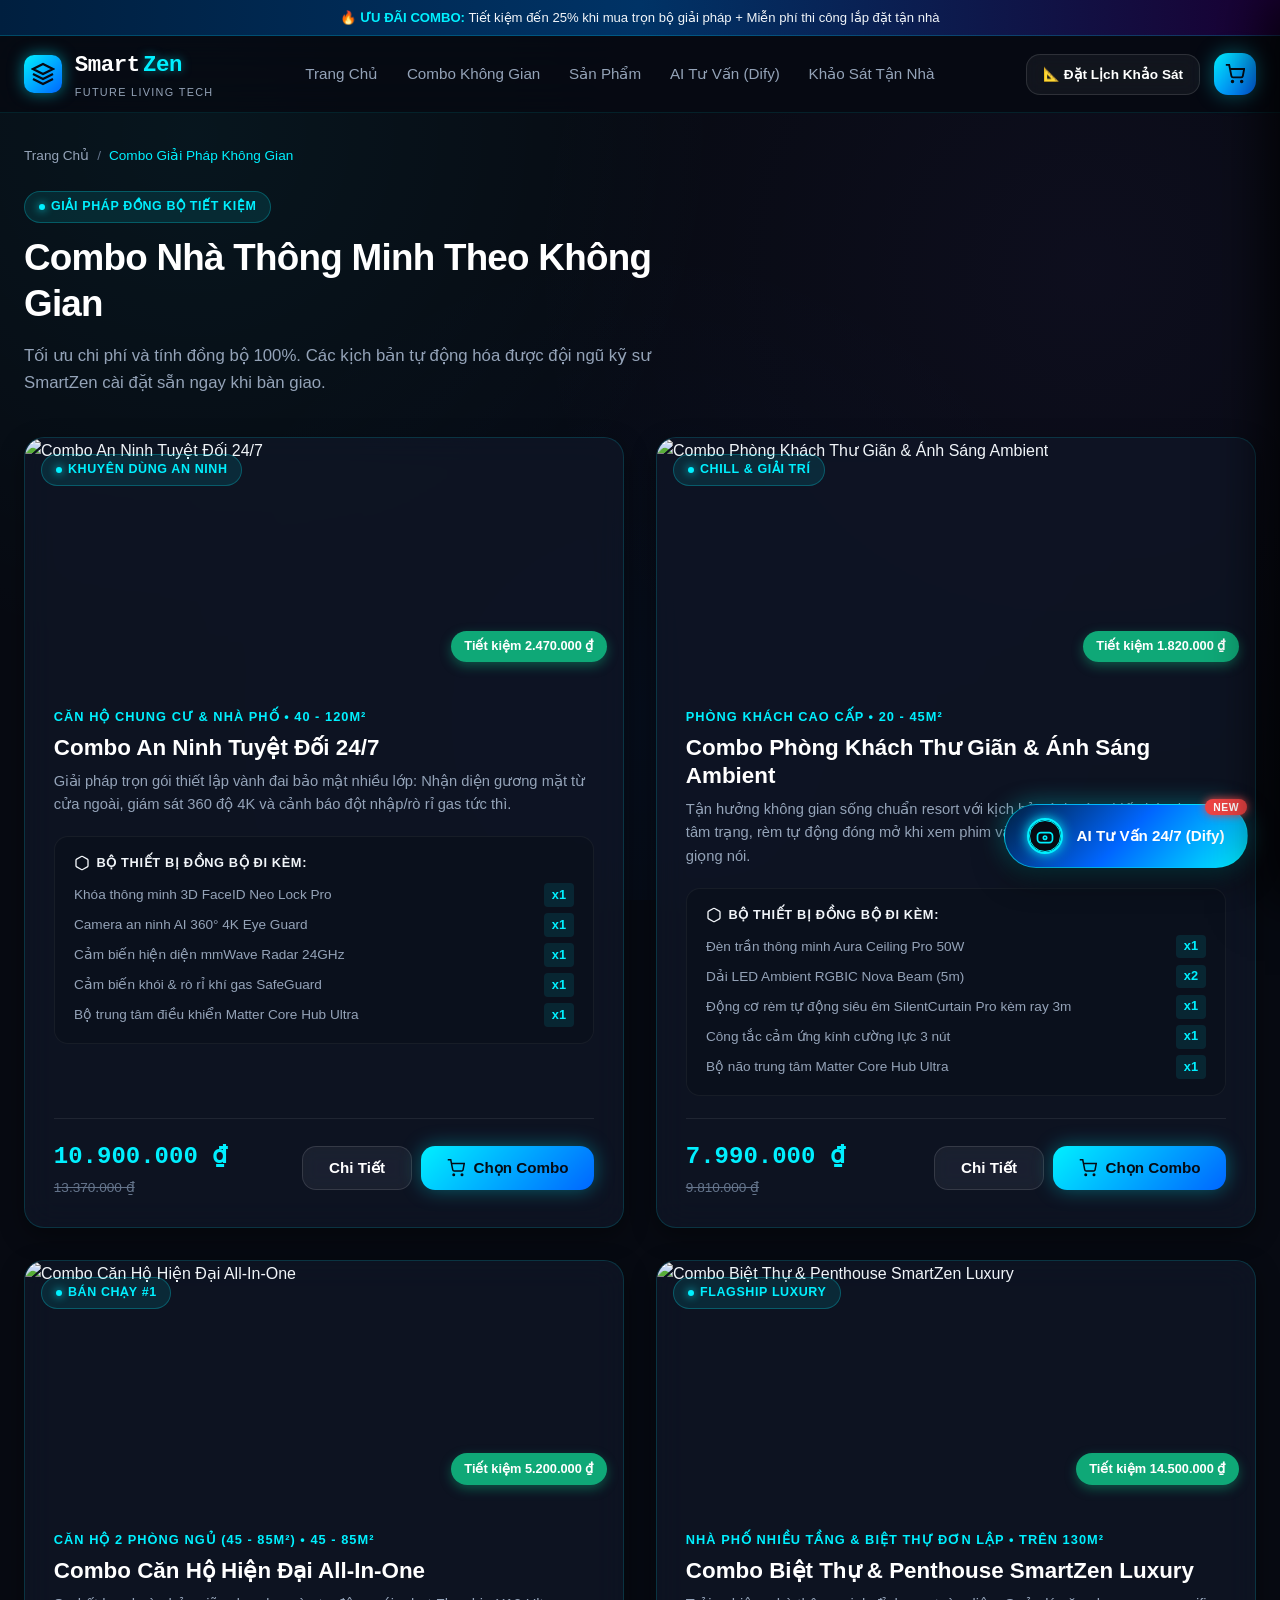
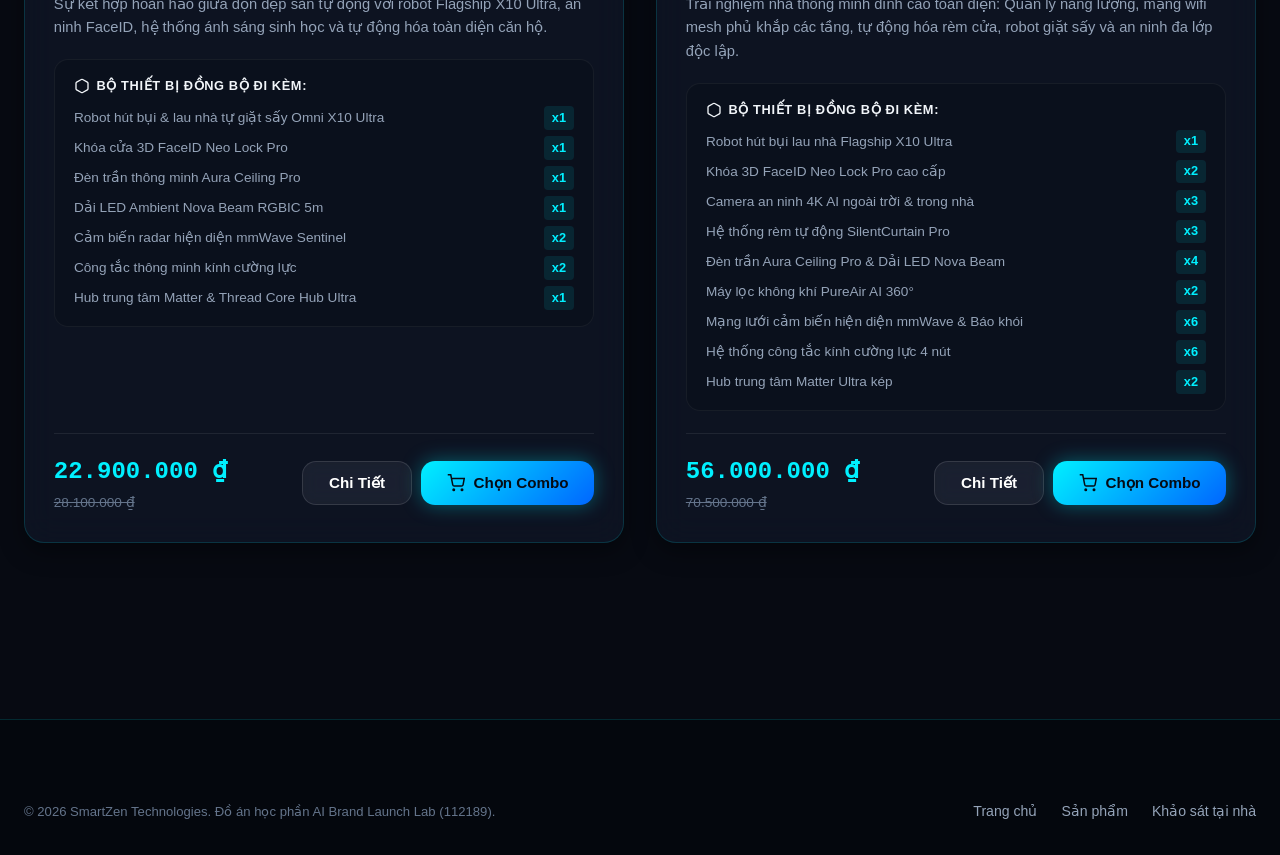
==== commit 39bbd218: "Fix: update broken CSS/JS asset references to repo-root paths in combo.html" ====
--- a/combo.html
+++ b/combo.html
@@ -4,8 +4,8 @@
   <meta charset="UTF-8">
   <meta name="viewport" content="width=device-width, initial-scale=1.0">
   <title>Combo Giải Pháp Nhà Thông Minh Theo Không Gian - SmartZen</title>
-  <meta name="description" content="Trọn bộ Combo giải pháp nhà thông minh SmartZen: Combo An Ninh 24/7, Combo Phòng Khách Chill Ambient, Combo Căn Hộ All-in-One và Biệt Thự Luxu[...]">
-  <link rel="icon" type="image/svg+xml" href="data:image/svg+xml,<svg xmlns='http://www.w3.org/2000/svg' viewBox='0 0 24 24' fill='%2300F0FF'><path d='M12 2L2 7l10 5 10-5-10-5zM2 17l10 5 10-5M2 12l[...]">
+  <meta name="description" content="Trọn bộ Combo giải pháp nhà thông minh SmartZen: Combo An Ninh 24/7, Combo Phòng Khách Chill Ambient, Combo Căn Hộ All-in-One và Biệt Thự Luxury.">
+  <link rel="icon" type="image/svg+xml" href="data:image/svg+xml,<svg xmlns='http://www.w3.org/2000/svg' viewBox='0 0 24 24' fill='%2300F0FF'><path d='M12 2L2 7l10 5 10-5-10-5zM2 17l10 5 10-5M2 12l10 5 10-5'/></svg>">
   <link rel="stylesheet" href="style.css">
   <link rel="stylesheet" href="responsive.css">
 </head>
@@ -21,7 +21,7 @@
     <div class="container navbar">
       <a href="index.html" class="brand-logo">
         <div class="brand-logo-icon">
-          <svg width="24" height="24" viewBox="0 0 24 24" fill="none" stroke="currentColor" stroke-width="2.2"><path d="M12 2L2 7l10 5 10-5-10-5z"></path><path d="M2 17l10 5 10-5"></path><path d="M2 12l[...]
+          <svg width="24" height="24" viewBox="0 0 24 24" fill="none" stroke="currentColor" stroke-width="2.2"><path d="M12 2L2 7l10 5 10-5-10-5z"></path><path d="M2 17l10 5 10-5"></path><path d="M2 12l10 5 10-5"></path></svg>
         </div>
         <div class="brand-logo-text">
           <span class="brand-title">Smart<span>Zen</span></span>
@@ -40,11 +40,11 @@
       <div class="nav-actions">
         <a href="survey.html" class="btn btn-secondary" style="font-size: 0.85rem; padding: 0.55rem 1rem;">📐 Đặt Lịch Khảo Sát</a>
         <button class="btn btn-primary btn-icon cart-btn-trigger" title="Xem giỏ hàng">
-          <svg width="20" height="20" viewBox="0 0 24 24" fill="none" stroke="currentColor" stroke-width="2.2"><circle cx="9" cy="21" r="1"></circle><circle cx="20" cy="21" r="1"></circle><path d=[...]
+          <svg width="20" height="20" viewBox="0 0 24 24" fill="none" stroke="currentColor" stroke-width="2.2"><circle cx="9" cy="21" r="1"></circle><circle cx="20" cy="21" r="1"></circle><path d="M1 1h4l2.68 13.39a2 2 0 0 0 2 1.61h9.72a2 2 0 0 0 2-1.61L23 6H6"></path></svg>
           <span class="cart-badge">0</span>
         </button>
         <button class="mobile-menu-toggle" id="mobileMenuToggle">
-          <svg width="24" height="24" viewBox="0 0 24 24" fill="none" stroke="currentColor" stroke-width="2"><line x1="3" y1="12" x2="21" y2="12"></line><line x1="3" y1="6" x2="21" y2="6"></line><[...]
+          <svg width="24" height="24" viewBox="0 0 24 24" fill="none" stroke="currentColor" stroke-width="2"><line x1="3" y1="12" x2="21" y2="12"></line><line x1="3" y1="6" x2="21" y2="6"></line><line x1="3" y1="18" x2="21" y2="18"></line></svg>
         </button>
       </div>
     </div>
@@ -89,15 +89,144 @@
   <!-- Floating Chatbot Widget -->
   <div class="chatbot-widget-container">
     <button class="chatbot-launcher-btn" id="chatbotLauncherBtn">
-      <div class="bot-avatar-pulse"><svg width="20" height="20" viewBox="0 0 24 24" fill="none" stroke="#00F0FF" stroke-width="2"><rect x="3" y="8" width="18" height="12" rx="4"></rect><circle cx=[...]
+      <div class="bot-avatar-pulse"><svg width="20" height="20" viewBox="0 0 24 24" fill="none" stroke="#00F0FF" stroke-width="2"><rect x="3" y="8" width="18" height="12" rx="4"></rect><circle cx="12" cy="14" r="2"></circle></svg></div>
       <span class="label-text">AI Tư Vấn 24/7 (Dify)</span>
       <span class="launcher-badge" id="chatUnreadBadge">NEW</span>
     </button>
     <div class="chatbot-window" id="chatbotWindow">
-      <!-- ... truncated ... -->
-    </div>
-  </div>
-
+      <div class="chat-header">
+        <div class="chat-header-info">
+          <div class="bot-avatar-pulse" style="width: 32px; height: 32px;"><svg width="18" height="18" viewBox="0 0 24 24" fill="none" stroke="#00F0FF" stroke-width="2"><rect x="3" y="8" width="18" height="12" rx="4"></rect><circle cx="12" cy="14" r="2"></circle></svg></div>
+          <div class="chat-title-box">
+            <h4>SmartZen AI Advisor</h4>
+            <div class="chat-status-text">Đang trực tuyến • Dify RAG Engine</div>
+          </div>
+        </div>
+        <div class="chat-header-actions">
+          <button class="chat-btn-tool" onclick="DifyChatbot.setMode('dify-settings')"><svg width="16" height="16" viewBox="0 0 24 24" fill="none" stroke="currentColor" stroke-width="2"><circle cx="12" cy="12" r="8"></circle><path d="M12 8v4l3 2"></path></svg></button>
+          <button class="chat-btn-tool" id="chatCloseBtn"><svg width="18" height="18" viewBox="0 0 24 24" fill="none" stroke="currentColor" stroke-width="2"><line x1="18" y1="6" x2="6" y2="18"></line><line x1="6" y1="6" x2="18" y2="18"></line></svg></button>
+        </div>
+      </div>
+      <div class="chat-mode-tabs">
+        <button class="chat-mode-tab active" data-mode="advisor">Tư Vấn Combo</button>
+        <button class="chat-mode-tab" data-mode="freechat">Hỏi Đáp 8 Ý Định</button>
+        <button class="chat-mode-tab" data-mode="guardrails">🛡️ 6 Ca An Toàn</button>
+        <button class="chat-mode-tab" data-mode="dify-settings">Dify API</button>
+      </div>
+      <div class="chat-body-messages" id="chatMessagesContainer"></div>
+      <div class="chat-footer-bar">
+        <input type="text" class="chat-text-input" id="chatTextInput" placeholder="Hỏi về giá, lắp đặt, bảo hành...">
+        <button class="chat-send-btn" id="chatSendBtn"><svg width="16" height="16" viewBox="0 0 24 24" fill="none" stroke="currentColor" stroke-width="2.5"><line x1="22" y1="2" x2="11" y2="13"></line><polygon points="22 2 15 22 11 13 2 9 22 2"></polygon></svg></button>
+      </div>
+    </div>
+  </div>
+
+  <!-- Cart Drawer -->
+  <div class="cart-drawer-overlay" id="cartOverlay"></div>
+  <aside class="cart-drawer" id="cartDrawer">
+    <div class="cart-drawer-header">
+      <h3 class="cart-drawer-title"><svg width="22" height="22" viewBox="0 0 24 24" fill="none" stroke="currentColor" stroke-width="2"><circle cx="9" cy="21" r="1"></circle><circle cx="20" cy="21" r="1"></circle><path d="M1 1h4l2.68 13.39a2 2 0 0 0 2 1.61h9.72a2 2 0 0 0 2-1.61L23 6H6"></path></svg> Giỏ hàng của bạn</h3>
+      <button class="chat-btn-tool" id="cartDrawerClose">✕</button>
+    </div>
+    <div id="cartEmptyState" style="display: none; flex-direction: column; align-items: center; justify-content: center; height: 100%; padding: 2rem; text-align: center;">
+      <div style="font-size: 3.5rem; margin-bottom: 1rem; color: var(--text-muted);">🛒</div>
+      <h4 style="color: #FFF; margin-bottom: 0.5rem;">Giỏ hàng của bạn đang trống</h4>
+    </div>
+    <div class="cart-items-scroll" id="cartItemsList"></div>
+    <div class="cart-drawer-footer" id="cartDrawerFooter">
+      <div class="voucher-row">
+        <input type="text" class="voucher-input" id="voucherInput" placeholder="MÃ: SMARTZEN2026">
+        <button class="btn btn-secondary" id="applyVoucherBtn">Áp Dụng</button>
+      </div>
+      <div class="cart-calc-row"><span>Tạm tính:</span><span id="cartSubtotal" style="color: #FFF; font-weight: 600;">0₫</span></div>
+      <div class="cart-calc-row" id="cartDiscountRow" style="display: none; color: var(--status-success);"><span>Giảm giá:</span><span id="cartDiscount">-0₫</span></div>
+      <div class="cart-calc-row total"><span>Tổng thanh toán:</span><span class="total-amount" id="cartTotal">0₫</span></div>
+      <button class="btn btn-primary" id="cartCheckoutBtn">Thanh Toán & Giao Hàng →</button>
+    </div>
+  </aside>
+
+  <!-- Modals -->
+  <div class="modal-overlay" id="comboDetailModal">
+    <div class="modal-content-box" style="max-width: 760px;">
+      <button class="modal-close-btn" onclick="closeComboModal()">✕</button>
+      <div style="display: grid; grid-template-columns: 1fr 1.2fr; gap: 2rem;">
+        <div>
+          <img id="comboModalImg" src="" alt="Combo" style="width: 100%; height: 260px; object-fit: cover; border-radius: var(--radius-md); border: 1px solid rgba(0,240,255,0.3);">
+          <div style="margin-top: 1.2rem; background: rgba(16, 185, 129, 0.1); border: 1px solid var(--status-success); border-radius: var(--radius-sm); padding: 0.8rem; text-align: center;">
+            <span id="comboModalSavings" style="color: var(--status-success); font-weight: 700; font-size: 0.9rem;"></span>
+          </div>
+        </div>
+        <div>
+          <span class="badge-tag pulse" id="comboModalBadge" style="margin-bottom: 0.5rem;"></span>
+          <h3 id="comboModalTitle" style="font-size: 1.4rem; color: #FFF; margin-bottom: 0.3rem;"></h3>
+          <div id="comboModalSubtitle" style="font-size: 0.85rem; color: var(--cyan-neon); margin-bottom: 0.8rem;"></div>
+          <p id="comboModalDesc" style="font-size: 0.88rem; color: var(--text-secondary); line-height: 1.5; margin-bottom: 1.2rem;"></p>
+          <div style="margin-bottom: 1rem;">
+            <div style="font-size: 0.8rem; font-weight: 700; color: #FFF; text-transform: uppercase; margin-bottom: 0.4rem;">Trọn bộ thiết bị đi kèm:</div>
+            <ul id="comboModalItems" style="list-style: none;"></ul>
+          </div>
+          <div style="margin-bottom: 1.5rem;">
+            <div style="font-size: 0.8rem; font-weight: 700; color: #FFF; text-transform: uppercase; margin-bottom: 0.4rem;">Đặc quyền đi kèm:</div>
+            <ul id="comboModalPerks" style="list-style: none;"></ul>
+          </div>
+          <div style="display: flex; align-items: center; justify-content: space-between; padding-top: 1rem; border-top: 1px solid rgba(255,255,255,0.08);">
+            <div>
+              <div id="comboModalPrice" style="font-size: 1.5rem; font-weight: 800; color: var(--cyan-neon); font-family: var(--font-tech);"></div>
+              <div id="comboModalOriginalPrice" style="font-size: 0.85rem; color: var(--text-muted); text-decoration: line-through;"></div>
+            </div>
+            <button class="btn btn-primary" id="comboModalBuyBtn">🛒 Thêm Trọn Bộ Vào Giỏ</button>
+          </div>
+        </div>
+      </div>
+    </div>
+  </div>
+
+  <div class="modal-overlay" id="checkoutModal">
+    <div class="modal-content-box" style="max-width: 820px;">
+      <button class="modal-close-btn" onclick="closeCheckoutModal()">✕</button>
+      <div style="display: flex; align-items: center; gap: 0.8rem; margin-bottom: 1.5rem;">
+        <span class="badge-tag pulse">BẢO MẬT SSL 256-BIT</span>
+        <h3 style="font-size: 1.45rem; color: #FFF;">Xác Nhận Đơn Hàng & Thanh Toán</h3>
+      </div>
+      <div style="display: grid; grid-template-columns: 1.2fr 0.8fr; gap: 2rem;">
+        <form onsubmit="processPaymentSubmit(event)">
+          <div class="form-group"><label class="form-label">Họ và tên *</label><input type="text" name="checkout_name" class="form-input" required></div>
+          <div class="form-group-row">
+            <div class="form-group"><label class="form-label">Số điện thoại *</label><input type="tel" name="checkout_phone" class="form-input" required></div>
+            <div class="form-group"><label class="form-label">Email</label><input type="email" name="checkout_email" class="form-input"></div>
+          </div>
+          <div class="form-group"><label class="form-label">Địa chỉ giao hàng *</label><input type="text" name="checkout_address" class="form-input" required></div>
+          <button type="submit" class="btn btn-primary" style="width: 100%; margin-top: 1rem;">✓ Xác Nhận Đặt Hàng</button>
+        </form>
+        <div style="background: rgba(7, 10, 18, 0.85); border: 1px solid rgba(0, 240, 255, 0.25); border-radius: var(--radius-md); padding: 1.5rem; text-align: center;">
+          <h4 style="font-size: 1rem; color: var(--cyan-neon);">Quét Mã QR Chuyển Khoản</h4>
+          <p style="font-size: 0.78rem; color: var(--text-muted); margin-bottom: 1rem;">Mã đơn: <strong id="checkoutOrderCode" style="color: #FFF;">SZ889921</strong></p>
+          <div style="background: #FFF; padding: 12px; border-radius: 12px; margin-bottom: 1rem;">
+            <img id="vietqrImage" src="" alt="Mã VietQR" style="width: 180px; height: 180px; display: block;">
+          </div>
+          <div style="font-size: 0.85rem; color: var(--cyan-neon); font-weight: 800;" id="checkoutModalTotal">0₫</div>
+        </div>
+      </div>
+    </div>
+  </div>
+
+  <div class="modal-overlay" id="orderSuccessModal">
+    <div class="modal-content-box" style="max-width: 580px; text-align: center;">
+      <span class="badge-tag" style="background: rgba(16, 185, 129, 0.15); color: var(--status-success); border-color: var(--status-success); margin-bottom: 0.5rem;">ĐẶT HÀNG THÀNH CÔNG</span>
+      <h3 style="font-size: 1.6rem; color: #FFF; margin: 0.5rem 0;">Cảm Ơn Quý Khách Đã Lựa Chọn SmartZen!</h3>
+      <p style="font-size: 0.88rem; color: var(--text-secondary); margin-bottom: 1.5rem;">Mã đơn hàng: <strong id="successOrderCode" style="color: var(--cyan-neon); font-family: var(--font-tech);">SZ-2026-0001</strong></p>
+      <div style="background: rgba(7, 10, 18, 0.8); border: 1px solid rgba(255,255,255,0.08); border-radius: var(--radius-md); padding: 1.2rem; text-align: left; font-size: 0.85rem; color: var(--text-secondary);">
+        <div>👤 Khách hàng: <span id="successCustomerName" style="color: #FFF;"></span></div>
+        <div>📞 Số điện thoại: <span id="successPhone" style="color: #FFF;"></span></div>
+        <div>📍 Địa chỉ: <span id="successAddress" style="color: #FFF;"></span></div>
+        <div>💳 Phương thức: <span id="successMethod" style="color: var(--cyan-neon);"></span></div>
+        <div>💰 Tổng tiền: <span id="successAmount" style="color: var(--cyan-neon); font-weight: 800;"></span></div>
+      </div>
+      <button class="btn btn-primary" onclick="closeSuccessModal()" style="width: 100%;">Tiếp Tục Mua Sắm</button>
+    </div>
+  </div>
+
+  <!-- Scripts -->
   <script src="products-data.js"></script>
   <script src="cart.js"></script>
   <script src="catalog.js"></script>
